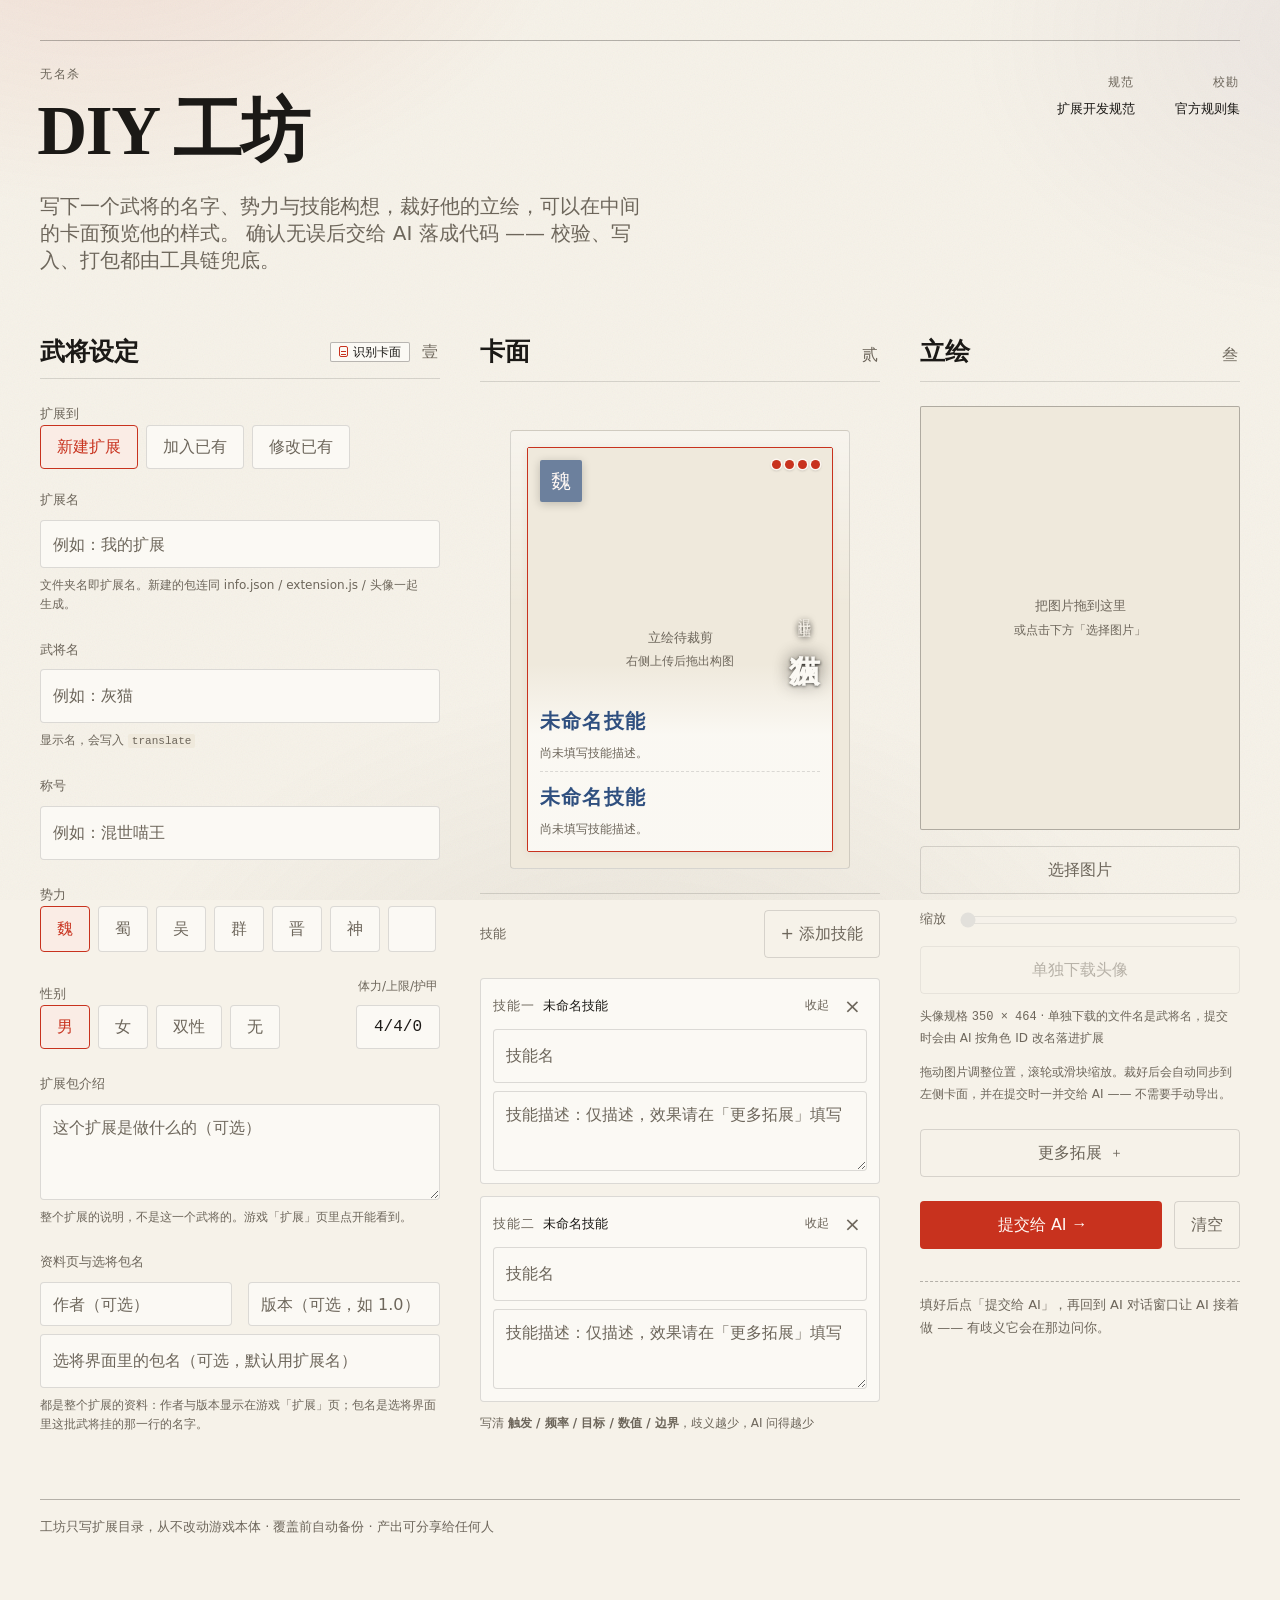
==== workshop/index.html @ 359006dc "初始提交：无名杀 DIY 武将 skill（工坊 + 脚本 + 文档）" ====
<!doctype html>
<html lang="zh-CN">
	<head>
		<meta charset="utf-8" />
		<meta name="viewport" content="width=device-width, initial-scale=1" />
		<title>无名杀 · DIY 工坊</title>
		<meta name="description" content="把一句武将构想，做成能进游戏的扩展。" />

		<!-- 字体全部走系统栈（见 styles/tokens.css 顶部说明）：不引外链，离线可用 -->

		<link rel="stylesheet" href="styles/tokens.css" />
		<link rel="stylesheet" href="styles/base.css" />
		<link rel="stylesheet" href="styles/components.css" />
	</head>

	<body class="atmosphere grain">
		<div class="page">
			<!-- ── 报头 ───────────────────────────────────────────────────── -->
			<header class="masthead reveal">
				<div class="masthead__rule" aria-hidden="true"></div>
				<div class="masthead__row">
					<div class="masthead__brand">
						<span class="masthead__mark">无名杀</span>
						<h1 class="masthead__title">DIY 工坊</h1>
					</div>
					<dl class="masthead__meta">
						<div>
							<dt>规范</dt>
							<dd>扩展开发规范</dd>
						</div>
						<div>
							<dt>校勘</dt>
							<dd>官方规则集</dd>
						</div>
					</dl>
				</div>
				<p class="masthead__lede">
					写下一个武将的名字、势力与技能构想，裁好他的立绘，可以在中间的卡面预览他的样式。
					确认无误后交给 AI 落成代码 —— 校验、写入、打包都由工具链兜底。
				</p>
			</header>

			<!-- ── 主体：设定栏 / 卡面 / 立绘裁剪 ─────────────────────────── -->
			<main class="workshop">
				<!-- 左：设定栏 -->
				<section class="composer reveal" aria-labelledby="composer-title">
					<div class="section-head">
						<h2 id="composer-title" class="section-title">武将设定</h2>
						<div class="section-head__tools">
							<button
								type="button"
								class="section-action"
								id="ci-toggle"
								aria-expanded="false"
								aria-controls="card-import"
							>识别卡面</button>
							<span class="section-index" aria-hidden="true">壹</span>
						</div>
					</div>

					<!-- 手上有做好的卡面 → 传两张图，AI 认出来自动填表单。
					     默认收起：工作台是「四周填、中间看」，这块不该杵在表单最上面。 -->
					<section class="import-box" id="card-import" aria-labelledby="import-title" hidden>
						<div class="import-box__head">
							<h3 class="import-box__title" id="import-title">已经有卡面了？上传自动填</h3>
							<p class="import-box__hint">一张卡面图，再加一张立绘原图。</p>
						</div>

						<div class="import-box__slots">
							<label class="import-slot" id="ci-slot-card">
								<input type="file" id="ci-card" accept="image/*" hidden />
								<span class="import-slot__label">卡面图</span>
								<span class="import-slot__name" id="ci-name-card">选择图片</span>
							</label>
							<label class="import-slot" id="ci-slot-art">
								<input type="file" id="ci-art" accept="image/*" hidden />
								<span class="import-slot__label">立绘原图<em class="import-slot__opt">可选</em></span>
								<span class="import-slot__name" id="ci-name-art">选择图片</span>
							</label>
						</div>

						<div class="import-box__foot">
							<button type="button" class="btn btn--primary" id="ci-start" disabled>识别卡面</button>
							<span class="import-box__status" id="ci-status" role="status"></span>
						</div>
					</section>

					<form class="form" id="hero-form" novalidate autocomplete="off">
						<fieldset class="field field--group">
							<legend class="field__label">扩展到</legend>
							<div class="choice-row" role="radiogroup" aria-label="扩展到哪个扩展">
								<label class="choice">
									<input type="radio" name="extMode" value="new" checked />
									<span>新建扩展</span>
								</label>
								<label class="choice">
									<input type="radio" name="extMode" value="existing" />
									<span>加入已有</span>
								</label>
								<label class="choice">
									<input type="radio" name="extMode" value="edit" />
									<span>修改已有</span>
								</label>
							</div>
							<div class="field field--nested">
								<label class="field__label" for="f-ext" id="ext-label">扩展名</label>
								<!-- 新建 / 加入已有 共用一个输入框；
								     加入已有时右侧长出一个「选择 zip」按钮，仍是一个框 -->
								<div class="field__control">
									<input
										class="field__input"
										id="f-ext"
										name="extName"
										type="text"
										maxlength="24"
										placeholder="例如：我的扩展"
										autocomplete="off"
									/>
									<button type="button" class="field__inline-btn" id="ext-pick" hidden>
										选择 zip
									</button>
								</div>
								<input type="file" id="f-ext-dir" accept=".zip,application/zip" class="visually-hidden" />

								<!-- 修改已有：外形和上面那个框一致，点它展开「文件夹 / 压缩包」 -->
								<div id="f-ext-existing" hidden>
									<details class="picker">
										<summary class="field__input picker__summary">选择扩展包</summary>
										<div class="picker__menu">
											<button type="button" class="picker__item" id="edit-pick-dir">
												选择文件夹（推荐手动解压后选择此项）
											</button>
											<button type="button" class="picker__item" id="edit-pick-zip">
												选择压缩包（zip）
											</button>
											<button type="button" class="picker__item" id="edit-pick-official">
												官方包（当模板，做自己的武将）
											</button>
											<button type="button" class="picker__item" id="edit-pick-workspace">
												工作区里已有的扩展（不用上传）
											</button>
										</div>
									</details>
									<input type="file" id="edit-dir-input" webkitdirectory directory multiple hidden />
									<input type="file" id="edit-zip-input" accept=".zip,application/zip" hidden />

									<!-- 官方包：包 → 武将两级 + 搜索。
									     官方武将只读、只能当模板，改完落成自己的扩展，不动游戏本体。 -->
									<div class="official" id="official-picker" hidden>
										<select class="field__input" id="official-pack" aria-label="选择官方包">
											<option value="">— 读取中 —</option>
										</select>
										<div class="official__row">
											<input
												class="field__input"
												id="official-search"
												type="text"
												placeholder="搜武将名…"
												autocomplete="off"
												aria-label="搜武将名"
											/>
											<select class="field__input" id="official-char" aria-label="选择官方武将">
												<option value="">— 先选包 —</option>
											</select>
										</div>
										<p class="field__hint">
											官方武将只当模板：改完做成你自己的扩展，游戏里那个原武将不受影响。
										</p>
									</div>

									<!-- 工作区里已有的扩展：直接读目录，不用再找 zip。
									     选中的那个目录就是「修改已有」的就地改写落点（uploadPath）。
									     样式复用 .official 那套（两个下拉 + 说明文字）。 -->
									<div class="official" id="workspace-picker" hidden>
										<select class="field__input" id="workspace-ext" aria-label="选择工作区里已有的扩展">
											<option value="">— 读取中 —</option>
										</select>
										<select class="field__input" id="workspace-char" aria-label="选择要改的武将">
											<option value="">— 先选扩展 —</option>
										</select>
										<p class="field__hint">
											直接从工作区里挑，不用再找 zip。改动由 AI 就地落盘，原文件会先备份。
										</p>
									</div>
								</div>

								<p class="field__hint" id="ext-hint">
									文件夹名即扩展名。新增的武将直接落进它里面，不必事后和旧内容合并。
								</p>
							</div>
						</fieldset>

						<div class="field">
							<label class="field__label" for="f-name" id="name-label">武将名</label>
							<input
								class="field__input"
								id="f-name"
								name="name"
								type="text"
								maxlength="12"
								placeholder="例如：灰猫"
								autocomplete="off"
							/>
							<!-- 修改已有：先选扩展，再从里面挑武将 -->
							<select class="field__input" id="f-name-existing" hidden aria-label="选择要修改的武将">
								<option value="">— 请先选择扩展 —</option>
							</select>
							<p class="field__hint" id="name-hint">显示名，会写入 <code>translate</code></p>
						</div>

						<div class="field">
							<label class="field__label" for="f-title">称号</label>
							<input
								class="field__input"
								id="f-title"
								name="title"
								type="text"
								maxlength="16"
								placeholder="例如：混世喵王"
								autocomplete="off"
							/>
						</div>

						<fieldset class="field field--group">
							<legend class="field__label">势力</legend>
							<div class="choice-row" role="radiogroup" aria-label="势力">
								<label class="choice">
									<input type="radio" name="group" value="wei" checked />
									<span>魏</span>
								</label>
								<label class="choice">
									<input type="radio" name="group" value="shu" />
									<span>蜀</span>
								</label>
								<label class="choice">
									<input type="radio" name="group" value="wu" />
									<span>吴</span>
								</label>
								<label class="choice">
									<input type="radio" name="group" value="qun" />
									<span>群</span>
								</label>
								<label class="choice">
									<input type="radio" name="group" value="jin" />
									<span>晋</span>
								</label>
								<label class="choice">
									<input type="radio" name="group" value="shen" />
									<span>神</span>
								</label>
								<!-- 自定义势力：与其它按钮同尺寸的空白框，点进去直接打字 -->
								<div class="choice choice--custom" title="自定义势力：直接在这里输入">
									<input
										type="text"
										class="choice__input"
										id="f-group-custom"
										aria-label="自定义势力"
										autocomplete="off"
									/>
								</div>
							</div>
						</fieldset>

						<div class="field-row">
							<fieldset class="field field--group">
								<legend class="field__label">性别</legend>
								<div class="choice-row" role="radiogroup" aria-label="性别">
									<label class="choice">
										<input type="radio" name="sex" value="male" checked />
										<span>男</span>
									</label>
									<label class="choice">
										<input type="radio" name="sex" value="female" />
										<span>女</span>
									</label>
									<label class="choice">
										<input type="radio" name="sex" value="double" />
										<span>双性</span>
									</label>
									<label class="choice">
										<input type="radio" name="sex" value="none" />
										<span>无</span>
									</label>
									<!-- 就这四个：官方编辑器里性别只有 男/女/双性/无
									     （引擎按 hasSex() 判定，别的值等于「不男不女」，
									     所以这里不给自定义输入框） -->
								</div>
							</fieldset>

							<div class="field field--hp">
								<label class="field__label" for="f-hp" title="依次是体力 / 体力上限 / 护甲">体力/上限/护甲</label>
								<input
									class="field__input field__input--num"
									id="f-hp"
									name="hp"
									type="text"
									value="4/4/0"
									autocomplete="off"
									spellcheck="false"
									title="依次是体力 / 体力上限 / 护甲，如 4/6/2；护甲不填就是 0。斜杠删不掉，删它前面的数字就行"
								/>
							</div>
						</div>

						<!-- 扩展包介绍：写进 info.json 的 intro。它是**整包**级说明，
						     不是这一个武将的 —— 所以 hint 里必须讲明白，
						     免得用户以为填的是「这个武将的介绍」 -->
						<div class="field">
							<label
								class="field__label"
								for="f-intro"
								title="写进那个扩展 info.json 的 intro；支持简单的 HTML 标签，比如 <b>粗体</b>"
								>扩展包介绍</label
							>
							<textarea
								class="field__input field__input--area"
								id="f-intro"
								name="intro"
								rows="2"
								placeholder="这个扩展是做什么的（可选）"
							></textarea>
							<p class="field__hint">整个扩展的说明，不是这一个武将的。游戏「扩展」页里点开能看到。</p>
						</div>

						<!-- 资料页四字段 + 选将包名：都是 info.json / 翻译表的纯 KV。
						     全部可选，空值不进 payload（同 intro：别把已有扩展的资料清掉）。 -->
						<div class="field">
							<span class="field__label">资料页与选将包名</span>
							<div class="field-row field-row--half">
								<input class="field__input" id="f-author" name="author" type="text" maxLength="24" placeholder="作者（可选）" aria-label="作者" autocomplete="off" />
								<input class="field__input" id="f-version" name="version" type="text" maxLength="16" placeholder="版本（可选，如 1.0）" aria-label="版本" autocomplete="off" />
							</div>
							<input class="field__input" id="f-packname" name="packDisplayName" type="text" maxLength="20" placeholder="选将界面里的包名（可选，默认用扩展名）" aria-label="选将包名" autocomplete="off" />
							<p class="field__hint">都是整个扩展的资料：作者与版本显示在游戏「扩展」页；包名是选将界面里这批武将挂的那一行的名字。</p>
						</div>

						
					</form>
				</section>

				<!-- 中：卡面 -->
				<section class="stage reveal" aria-labelledby="stage-title">
					<div class="section-head">
						<h2 id="stage-title" class="section-title">卡面</h2>
						<span class="section-index" aria-hidden="true">贰</span>
					</div>

					<article class="hero-card" id="hero-card" data-group="wei" aria-live="polite">
						<div class="hero-card__inner">
							<span class="hero-card__group" id="card-group">魏</span>

							<div class="hero-card__pips" id="card-pips" role="img" aria-label="体力 4"></div>

							<div class="hero-card__art" id="card-art">
								<canvas class="hero-card__art-canvas" id="card-art-canvas" aria-hidden="true"></canvas>
								<p class="hero-card__art-empty" id="card-art-empty">
									立绘待裁剪<br /><span>右侧上传后拖出构图</span>
								</p>
							</div>

							<div class="hero-card__column">
								<span class="hero-card__title" id="card-title">混世喵王</span>
								<h3 class="hero-card__name" id="card-name">灰猫</h3>
							</div>

							<div class="hero-card__skills" id="card-skills"></div>
						</div>
					</article>

					<!-- 技能设定：放在卡面下方，左栏因此保持紧凑 -->
					<div class="skills-panel">
						<div class="skills-head">
							<span class="field__label">技能</span>
							<button type="button" class="btn btn--ghost btn--tight" id="add-skill">
								+ 添加技能
							</button>
						</div>
						<div class="skill-list" id="skill-list"></div>
						<p class="field__hint">
							写清 <strong>触发 / 频率 / 目标 / 数值 / 边界</strong>，歧义越少，AI 问得越少
						</p>
					</div>
				</section>

				<!-- 右：立绘裁剪 -->
				<section class="crop-col reveal" aria-labelledby="crop-title">
					<div class="section-head">
						<h2 id="crop-title" class="section-title">立绘</h2>
						<span class="section-index" aria-hidden="true">叁</span>
					</div>

					<div class="cropper" id="cropper">
						<div class="cropper__viewport" id="cropper-viewport" aria-label="立绘裁剪区">
							<img class="cropper__image" id="cropper-image" alt="待裁剪的立绘" hidden />
							<p class="cropper__empty" id="cropper-empty">
								把图片拖到这里<br /><span>或点击下方「选择图片」</span>
							</p>
							<div class="cropper__grid" aria-hidden="true"></div>
							<div class="cropper__edge" aria-hidden="true"></div>
						</div>

						<div class="cropper__panel">
							<input type="file" id="cropper-file" accept="image/*" class="visually-hidden" />
							<button type="button" class="btn btn--ghost" id="cropper-pick">选择图片</button>

							<div class="cropper__control">
								<label class="cropper__control-label" for="cropper-zoom">缩放</label>
								<input
									class="cropper__range"
									id="cropper-zoom"
									type="range"
									min="1"
									max="4"
									step="0.01"
									value="1"
									disabled
								/>
							</div>

							<button type="button" class="btn btn--ghost" id="cropper-export" disabled>
								单独下载头像
							</button>

							<p class="cropper__spec">头像规格 <code>350 × 464</code> · 单独下载的文件名是武将名，提交时会由 AI 按角色 ID 改名落进扩展</p>
							<p class="cropper__hint">
								拖动图片调整位置，滚轮或滑块缩放。裁好后会自动同步到左侧卡面，并在提交时一并交给 AI —— 不需要手动导出。
							</p>


<!-- 更多拓展：展开页面最下面那一步（肆）。按钮在右侧栏底部，
							     展开后落在整页最后 —— 首屏不动，要深入的人自己往下走。 -->
							<button
								type="button"
								class="btn btn--ghost more-toggle"
								id="more-toggle"
								aria-expanded="false"
								aria-controls="more-panel"
							>
								<span class="more-toggle__label">更多拓展</span>
								<span class="more-toggle__mark" aria-hidden="true">＋</span>
							</button>
						</div>
								<div class="form__actions">
									<button class="btn btn--primary" type="submit" id="btn-handoff" form="hero-form">
									提交给 AI
									<span class="btn__mark" aria-hidden="true">→</span>
								</button>
									<button class="btn btn--ghost" type="reset" form="hero-form">清空</button>
								</div>
								<p class="form__status" id="form-status" role="status">
									填好后点「提交给 AI」，再回到 AI 对话窗口让 AI 接着做 —— 有歧义它会在那边问你。
								</p>
					</div>
				</section>

				<!-- 肆：更多拓展（默认收起）────────────────────────────────────
				     台词与配音从「技能」卡里搬到这里，技能名与数量跟上面同步；
				     再加阵亡台词、皮肤与多形态。都是可选项，不填就不生成。
				     版式沿用全站的宣纸令牌，小节用细线与带字距的小字编号分隔。 -->
				<section class="more reveal" id="more-panel" hidden aria-labelledby="more-title">
					<div class="section-head">
						<h2 id="more-title" class="section-title">更多拓展</h2>
						<span class="section-index" aria-hidden="true">肆</span>
					</div>
					<p class="more__lede">
						台词、阵亡台词、皮肤形态都在这里写。不填也能做，填了武将更完整。
					</p>

												<div class="more-grid">
					<div class="more-col more-col--fill">
						<div class="more-block">
																		<p class="more-block__label"><span class="more-block__num">其一</span>皮肤与多形态</p>
																		<div class="skin-list" id="skin-list"></div>
																		<button type="button" class="btn btn--ghost btn--tight" id="add-skin">
																			＋ 添加形态
																		</button>
																		<p class="field__hint">
																			同一武将的换装或变身形态。图片会自动裁成 <code>350 × 464</code>；
																			想精细构图，点卡片的「调整」拖拽、滚轮缩放。给形态填了「变身名」，AI 就会把它做成
																			<b>技能可变身</b>的形态（发动相应技能时牌上名字跟着变）——
																			变身时机写在对应技能的「补充说明」里，AI 照它来写；
																			不填则只是玩家可手选的皮肤。
																		</p>
																	</div>

						<div class="more-block">
																		<p class="more-block__label"><span class="more-block__num">其二</span>武将列传</p>
																		<textarea
																			class="field__input field__input--area"
																			id="f-intro-bio"
																			name="characterIntro"
																			rows="4"
																			maxLength="1000"
																			placeholder="这个武将的生平（可选）：点开武将详情页时显示的那段文字。可以让 AI 帮你写。"
																			aria-label="武将列传"
																		></textarea>
																		<p class="field__hint">
																			每个武将一小篇几百字的生平。留空提交后可在对话里说「给XX写个列传」，AI 会按史实写好再落盘。
																		</p>
																	</div>
					</div>

					<div class="more-col more-col--fill">
						<div class="more-block">
																		<p class="more-block__label"><span class="more-block__num">其三</span>技能台词与配音</p>
																		<div class="more-skills" id="more-skills"></div>
																	</div>


					</div>

					<div class="more-col">
						<div class="more-block">
																		<p class="more-block__label"><span class="more-block__num">其四</span>宗族</p>
																		<input
																			class="field__input"
																			id="f-clan"
																			name="clan"
																			type="text"
																			maxLength="16"
																			placeholder="宗族名（可选，如：吴郡陆氏）"
																			aria-label="宗族名"
																		/>
																		<p class="field__hint">
																			宗族本身不带机制，是给宗族技判断「同宗」用的。勾了「宗族技」记得填这里。
																		</p>
																	</div>

						<div class="more-block">
																		<p class="more-block__label"><span class="more-block__num">其五</span>阵亡台词</p>
																		<label class="visually-hidden" for="f-die">阵亡台词</label>
																		<textarea
																			class="field__input field__input--area"
																			id="f-die"
																			name="dieLines"
																			rows="2"
																			placeholder="阵亡时念的话，一行一句（可选）"
																		></textarea>
																		<p class="field__hint">玩家点开武将介绍时，能在「阵亡台词」里看到这些话。</p>
																	</div>

																							<div class="more-block">
																		<p class="more-block__label"><span class="more-block__num">其六</span>国战</p>
																		<div class="gz-row">
																			<label class="gz-field">
																				<span class="gz-field__label">国战归属</span>
																				<select id="f-gz-group" class="field__input">
																					<option value="">不指定</option>
																					<option value="wei">魏</option>
																					<option value="shu">蜀</option>
																					<option value="wu">吴</option>
																					<option value="qun">群</option>
																					<option value="jin">晋</option>
																				</select>
																			</label>
																			<div class="gz-field">
																				<span class="gz-field__label">多势力（亮势力时挑一个）</span>
																				<div class="gz-groups" id="gz-groups">
																					<label class="gz-check"><input type="checkbox" value="wei" />魏</label>
																					<label class="gz-check"><input type="checkbox" value="shu" />蜀</label>
																					<label class="gz-check"><input type="checkbox" value="wu" />吴</label>
																					<label class="gz-check"><input type="checkbox" value="qun" />群</label>
																					<label class="gz-check"><input type="checkbox" value="jin" />晋</label>
																				</div>
																			</div>
																		</div>
																		<p class="field__hint">
																			平时势力不动，这里只管国战。神武将、自定义势力在国战里没有对应的势力，
																			才需要指定归属；多势力是亮势力时可以挑一个。选「晋」要玩家那边有带晋势力的玩法（如江山如故）。
																		</p>
																	</div>
															<div class="more-foot">
																		<button type="button" class="btn btn--ghost btn--back" id="more-back">返回</button>
																	</div>
					</div>
				</div>

				</section>
			</main>

			<!-- 形态裁剪弹窗：点形态卡片的「调整」在网页中央弹出，交互照抄右侧立绘裁剪器
			     （拖拽移动 + 滚轮缩放 + 缩放滑杆）。状态独立，不碰右侧立绘裁剪器。 -->
			<div class="skin-crop-modal" id="skin-crop-modal" hidden>
				<div class="skin-crop-modal__backdrop" id="skin-crop-backdrop"></div>
				<div class="skin-crop-modal__panel" role="dialog" aria-label="调整形态构图">
					<div class="skin-crop-modal__head">
						<span class="skin-crop-modal__title">调整形态构图</span>
						<button type="button" class="btn btn--ghost btn--tight" id="skin-crop-close">关闭</button>
					</div>
					<div class="cropper__viewport" id="skin-crop-viewport" aria-label="形态裁剪区">
						<img class="cropper__image" id="skin-crop-image" alt="待裁剪的形态" hidden />
						<p class="cropper__empty" id="skin-crop-empty">正在载入图片…</p>
					</div>
					<div class="skin-crop-modal__foot">
						<label class="skin-crop-modal__zoom-label" for="skin-crop-zoom">缩放</label>
						<input type="range" class="skin-crop-modal__zoom" id="skin-crop-zoom" min="1" max="4" step="0.01" value="1" />
						<span class="skin-crop-modal__grow"></span>
						<button type="button" class="btn btn--ghost" id="skin-crop-cancel">取消</button>
						<button type="button" class="btn btn--primary" id="skin-crop-save">确定</button>
					</div>
				</div>
			</div>

			<footer class="colophon reveal">
				<div class="colophon__rule" aria-hidden="true"></div>
				<p class="colophon__line">
					工坊只写扩展目录，从不改动游戏本体 · 覆盖前自动备份 · 产出可分享给任何人
				</p>
			</footer>
		</div>

		<script src="scripts/main.js"></script>
	</body>
</html>
---- workshop/styles/tokens.css ----
/* ============================================================================
 * 无名杀 · DIY 工坊 —— 设计令牌
 * 方向：杂志编辑 / 东方典籍现代主义
 *
 * 规则：所有颜色、字阶、间距、圆角、阴影、动效时长都必须从这里取，
 *       组件样式里禁止硬编码色值或裸数值。
 * ==========================================================================*/

:root {
	/* ── 色彩：宣纸、墨、朱砂 ──────────────────────────────────────────────
	 * 主题为主动选择的「宣纸亮色」，不是默认白底；墨与纸都带暖调，
	 * 避开纯 #000 / #fff 的廉价对比。全站唯一强调色是朱砂，只给关键动作。 */
	--color-bg: #f6f2e9;
	--color-surface: #fbf9f4;
	--color-surface-sunken: #efe9dc;
	--color-ink: #1b1916;
	--color-muted: #6d665b;
	--color-accent: #c8321e;
	--color-accent-deep: #a32614;
	--color-on-accent: #fff8f4;
	--color-border: rgba(27, 25, 22, 0.14);
	--color-border-strong: rgba(27, 25, 22, 0.3);

	/* 势力色（用于卡面标识，不作装饰用途） */
	--group-wei: #2f4f7f;
	--group-shu: #8c2f2a;
	--group-wu: #2c6b4f;
	--group-qun: #6b6353;
	--group-jin: #6a4a7a;
	--group-shen: #a8761f;
	--group-none: #8a8278;

	/* ── 字体 ──────────────────────────────────────────────────────────────
	 * **全部走系统字体栈，不引外链字体**：这是本地工具，要能离线用，
	 * 也不该把页面渲染押在对第三方 CDN 的连通性上（中文网络环境尤其如此）。
	 * 中文衬线取系统自带的（Noto Serif CJK / 宋体等），不下几 MB 中文字体；
	 * 拉丁展示字退到系统衬线，等宽退到系统 mono 栈。 */
	--font-display: "LXGW WenKai", "霞鹜文楷", "Noto Serif CJK SC", "Source Han Serif SC", "Songti SC", "SimSun", Georgia, serif;
	--font-display-latin: Georgia, "Times New Roman", "Noto Serif CJK SC", "Songti SC", serif;
	--font-body: "Noto Sans CJK SC", "Source Han Sans SC", "PingFang SC", "Microsoft YaHei", system-ui, -apple-system, sans-serif;
	--font-mono: ui-monospace, "SFMono-Regular", Menlo, Consolas, "Liberation Mono", monospace;

	/* 字阶：模块化 1.25，全站只用这些值 */
	--text-xs: 12px;
	--text-sm: 13px;
	--text-base: 16px;
	--text-lg: 20px;
	--text-xl: 25px;
	--text-2xl: 31px;
	--text-3xl: 39px;
	--text-display: clamp(38px, 5.4vw, 76px);

	/* 行高 */
	--leading-tight: 1.08;
	--leading-snug: 1.35;
	--leading-normal: 1.75;

	/* 字距 */
	--tracking-display: -0.02em;
	--tracking-wide: 0.14em;

	/* ── 间距：4 / 8 / 12 / 16 / 24 / 40 / 64 / 96 ───────────────────────── */
	--space-1: 4px;
	--space-2: 8px;
	--space-3: 12px;
	--space-4: 16px;
	--space-5: 24px;
	--space-6: 40px;
	--space-7: 64px;
	--space-8: 96px;

	/* ── 圆角：典籍感取小值，刻意不用大圆角 ─────────────────────────────── */
	--radius-sm: 2px;
	--radius-md: 4px;
	--radius-lg: 8px;
	--radius-pill: 999px;

	/* ── 阴影：三级高度，阴影带暖色而非纯黑 ─────────────────────────────── */
	--shadow-1: 0 2px 8px rgba(72, 52, 32, 0.06);
	--shadow-2: 0 8px 28px rgba(72, 52, 32, 0.1);
	--shadow-3: 0 24px 64px rgba(72, 52, 32, 0.16);

	/* ── 动效 ──────────────────────────────────────────────────────────── */
	--ease-out: cubic-bezier(0.16, 1, 0.3, 1);
	--ease-in-out: cubic-bezier(0.4, 0, 0.2, 1);
	--dur-fast: 160ms;
	--dur-base: 320ms;
	--dur-slow: 640ms;

	/* ── 版式常量 ──────────────────────────────────────────────────────── */
	--measure: 68ch;
	--rail-width: 400px;
	--frame-max: 1440px;
}
---- workshop/styles/base.css ----
/* ============================================================================
 * 基础层：重置、排版骨架、氛围、焦点、动效降级
 * ==========================================================================*/

*,
*::before,
*::after {
	box-sizing: border-box;
}

/* [hidden] 的 display:none 会被任何显式 display 覆盖
 * （.btn 的 inline-flex、.cropper__empty 的 grid……），这里统一兜底。
 * 这个问题先后在裁剪器空态、扩展文件夹按钮上各出现过一次，此处一并修正。 */
[hidden] {
	display: none !important;
}

html {
	-webkit-text-size-adjust: 100%;
}

body {
	margin: 0;
	background: var(--color-bg);
	color: var(--color-ink);
	font-family: var(--font-body);
	font-size: var(--text-base);
	line-height: var(--leading-normal);
	-webkit-font-smoothing: antialiased;
	text-rendering: optimizeLegibility;
	overflow-x: hidden;
}

h1,
h2,
h3,
h4 {
	margin: 0;
	font-family: var(--font-display);
	font-weight: 600;
	line-height: var(--leading-tight);
	letter-spacing: var(--tracking-display);
	text-wrap: pretty;
}

p {
	margin: 0;
	max-width: var(--measure);
	text-wrap: pretty;
}

button,
input,
select,
textarea {
	font: inherit;
	color: inherit;
}

/* 按钮不是正文：禁止内部文字被选中。
 * 否则快速连点会把按钮上的字选成蓝色高亮 —— 技能卡头部的「收起」最容易中招。 */
button,
[role="button"],
label,
select,
input[type="checkbox"],
input[type="radio"] {
	user-select: none;
	-webkit-user-select: none;
}

/* 反向：输入控件必须能选中文字。
 * 上面那条的 user-select 会向下继承，把「自定义势力」那个输入框也锁死。
 * 注意范围：只豁免文本类输入（text/textarea）—— 勾选框、单选、下拉
 * 属于「点击型控件」，双击/拖拽会把标签文字选蓝，必须保持不可选中。 */
input[type="text"],
input[type="url"],
textarea {
	user-select: text;
	-webkit-user-select: text;
}

/* ── 键盘可达：焦点圈必须可见（2px 描边 + 2px 偏移） ───────────────────── */
:focus-visible {
	outline: 2px solid var(--color-accent);
	outline-offset: 2px;
	border-radius: var(--radius-sm);
}

::selection {
	background: var(--color-accent);
	color: var(--color-on-accent);
}

/* ── 氛围层：淡朱砂晕染 + 纸纹噪点 ──────────────────────────────────────
 * 两层都固定在视口、pointer-events: none，不参与交互也不影响排版。 */
.atmosphere::before {
	content: "";
	position: fixed;
	inset: 0;
	pointer-events: none;
	z-index: 0;
	background:
		radial-gradient(48rem 32rem at 8% -12%, rgba(200, 50, 30, 0.1), transparent 62%),
		radial-gradient(40rem 30rem at 104% 4%, rgba(106, 74, 122, 0.07), transparent 58%),
		radial-gradient(56rem 40rem at 50% 118%, rgba(60, 45, 30, 0.08), transparent 60%);
}

.grain::after {
	content: "";
	position: fixed;
	inset: 0;
	pointer-events: none;
	z-index: 1;
	opacity: 0.055;
	mix-blend-mode: multiply;
	background-image: url("data:image/svg+xml,%3Csvg xmlns='http://www.w3.org/2000/svg' width='140' height='140'%3E%3Cfilter id='n'%3E%3CfeTurbulence type='fractalNoise' baseFrequency='.82' numOctaves='3'/%3E%3C/filter%3E%3Crect width='100%25' height='100%25' filter='url(%23n)'/%3E%3C/svg%3E");
}

/* 内容层压在氛围层之上 */
.page {
	position: relative;
	z-index: 2;
}

/* ── 入场序列：一次编排，4 组错峰 80ms ────────────────────────────────── */
.reveal {
	opacity: 0;
	transform: translateY(18px);
}

.reveal.is-in {
	opacity: 1;
	transform: none;
	transition:
		opacity var(--dur-slow) var(--ease-out),
		transform var(--dur-slow) var(--ease-out);
}

.reveal:nth-child(1) {
	transition-delay: 0ms;
}

.reveal:nth-child(2) {
	transition-delay: 80ms;
}

.reveal:nth-child(3) {
	transition-delay: 160ms;
}

.reveal:nth-child(4) {
	transition-delay: 240ms;
}

/* ── 动效降级：用户在系统里关掉动效时，一切立即到位 ──────────────────── */
@media (prefers-reduced-motion: reduce) {
	*,
	*::before,
	*::after {
		animation-duration: 0.01ms !important;
		animation-iteration-count: 1 !important;
		transition-duration: 0.01ms !important;
		scroll-behavior: auto !important;
	}

	.reveal {
		opacity: 1;
		transform: none;
	}
}

/* ── 无障碍工具类 ────────────────────────────────────────────────────── */
.visually-hidden {
	position: absolute;
	width: 1px;
	height: 1px;
	margin: -1px;
	padding: 0;
	overflow: hidden;
	clip: rect(0 0 0 0);
	white-space: nowrap;
	border: 0;
}
---- workshop/styles/components.css ----
/* ============================================================================
 * 组件层：报头、设定栏、卡面、立绘裁剪
 * 所有色值/间距/时长一律取 tokens.css 的变量，不硬编码。
 * ==========================================================================*/

.page {
	max-width: var(--frame-max);
	margin: 0 auto;
	padding: var(--space-6) var(--space-6) var(--space-7);
}

/* ── 报头 ────────────────────────────────────────────────────────────── */
.masthead {
	margin-bottom: var(--space-7);
}

.masthead__rule,
.colophon__rule {
	height: 1px;
	background: var(--color-border-strong);
}

.masthead__row {
	display: flex;
	align-items: flex-start;
	justify-content: space-between;
	gap: var(--space-6);
	padding-top: var(--space-5);
}

.masthead__mark {
	display: block;
	font-family: var(--font-mono);
	font-size: var(--text-xs);
	letter-spacing: var(--tracking-wide);
	text-transform: uppercase;
	color: var(--color-muted);
	margin-bottom: var(--space-2);
}

.masthead__title {
	font-size: var(--text-display);
	font-weight: 600;
	letter-spacing: var(--tracking-display);
	margin-left: -0.04em;
}

.masthead__meta {
	display: flex;
	gap: var(--space-6);
	margin: 0;
	padding-top: var(--space-2);
	text-align: right;
}

.masthead__meta dt {
	font-family: var(--font-mono);
	font-size: var(--text-xs);
	letter-spacing: var(--tracking-wide);
	color: var(--color-muted);
}

.masthead__meta dd {
	margin: var(--space-1) 0 0;
	font-size: var(--text-sm);
	color: var(--color-ink);
}

.masthead__lede {
	margin-top: var(--space-5);
	font-size: var(--text-lg);
	line-height: var(--leading-snug);
	color: var(--color-muted);
	max-width: 48ch;
}

/* ── 主体三栏：设定 / 卡面 / 立绘 ─────────────────────────────────────── */
.workshop {
	display: grid;
	grid-template-columns: var(--rail-width) minmax(300px, 1fr) minmax(280px, 320px);
	gap: var(--space-6);
	align-items: start;
}

.section-head {
	display: flex;
	align-items: baseline;
	justify-content: space-between;
	gap: var(--space-4);
	padding-bottom: var(--space-3);
	border-bottom: 1px solid var(--color-border);
	margin-bottom: var(--space-5);
}

.section-title {
	font-size: var(--text-xl);
	font-weight: 600;
}

.section-index {
	font-family: var(--font-display);
	font-size: var(--text-base);
	color: var(--color-muted);
	letter-spacing: var(--tracking-wide);
}

/* ── 设定栏表单 ──────────────────────────────────────────────────────── */
.form {
	display: flex;
	flex-direction: column;
	gap: var(--space-5);
}

.field {
	display: flex;
	flex-direction: column;
	gap: var(--space-2);
	min-width: 0;
}

.field--group {
	border: 0;
	padding: 0;
	margin: 0;
}

.field-row {
	display: grid;
	grid-template-columns: 1fr auto;
	gap: var(--space-4);
	/* 底部对齐：让两列的控件（性别按钮 / 体力输入框）落在同一条线上，
	 * 而不是被 legend 与 label 的高度差带偏。 */
	align-items: end;
}

/* 统一控件高度，底部对齐后才会真正齐平 */
.field-row .choice,
.field-row .field__input {
	height: 44px;
	min-height: 44px;
}

/* 两列等宽变体：资料页的作者/版本、网盘/论坛这一类纯 KV 对 */
.field-row--half {
	grid-template-columns: 1fr 1fr;
}

/* fieldset 的 legend 默认带内边距与浮动行为，这里统一成普通标签 */
.field--group > legend {
	display: block;
	float: none;
	width: 100%;
	padding: 0;
	margin: 0;
}

.field__label {
	font-size: var(--text-sm);
	font-weight: 500;
	color: var(--color-muted);
	padding: 0;
}

.field__input {
	width: 100%;
	padding: var(--space-3) var(--space-3);
	background: var(--color-surface);
	border: 1px solid var(--color-border);
	border-radius: var(--radius-md);
	color: var(--color-ink);
	font-family: var(--font-body);
	font-size: var(--text-base);
	transition:
		border-color var(--dur-fast) var(--ease-out),
		box-shadow var(--dur-fast) var(--ease-out),
		background var(--dur-fast) var(--ease-out);
}

.field__input::placeholder {
	color: var(--color-muted);
}

.field__input:hover {
	border-color: var(--color-border-strong);
}

.field__input:focus {
	outline: none;
	border-color: var(--color-accent);
	box-shadow: 0 0 0 3px rgba(200, 50, 30, 0.12);
}

.field__input--num {
	width: 84px;
	font-family: var(--font-mono);
	font-variant-numeric: tabular-nums;
	text-align: center;
}

/* 体力：标签与框内文字都居中，两者在同一条中线上（输入框是定宽窄框，
 * 左对齐的标签会显得跟内容错开）。
 * 标签是「体力/上限/护甲」三段，字号收小一档才放得下一行 —— 放不下就会
 * 撑宽右列，把性别的第 4 个按钮挤到第二行（2026-10-10 已发生过）。 */
.field--hp .field__label {
	text-align: center;
	font-size: var(--text-xs);
	white-space: nowrap;
}

.field__input--area {
	resize: vertical;
	min-height: 96px;
	line-height: var(--leading-snug);
}

/* 技能卡里的「技能描述」框：比通用文本框矮一档。
 * 用独立的修饰类而不改 .field__input--area —— 那个类左栏的
 * 「扩展包介绍」也在用，全局改会连带动左栏高度、把底对齐算错。
 *
 * 80px 是算出来的：展开卡 = 126 + 描述框高，两张默认展开卡加间距
 * 要刚好塞进 .skill-list 的 429px（见下），
 *   2 × (126 + 80) + 12 = 424 ≤ 429，留 5px 免得抖动出一根滚动条。 */
.field__input--skill-desc {
	min-height: 80px;
}

/* 台词框：一行一句，矮一点、行距紧一点 ——
   技能卡里放进两个标准高度的框会被撑得很难看 */
.field__input--lines {
	min-height: 56px;
	line-height: 1.5;
}

/* ── 技能配音 ────────────────────────────────────────────────────────
   一行标签 + 若干「文件片」。音频按顺序对应第 1 句、第 2 句台词，
   所以片子里要把序号写出来。 */
.skill-audio {
	margin-top: var(--space-1);
	padding-top: var(--space-1);
	border-top: 0.5px dashed var(--color-border-tertiary, rgba(0, 0, 0, 0.15));
}

.skill-audio__head {
	display: flex;
	align-items: center;
	gap: 8px;
	flex-wrap: wrap;
}

.skill-audio__label {
	font-size: var(--text-xs);
	color: var(--color-muted);
}

.skill-audio__hint {
	font-size: var(--text-xs);
	color: var(--color-muted);
}

.skill-audio__list {
	display: flex;
	flex-wrap: wrap;
	gap: 6px;
	margin-top: 6px;
}

.audio-chip {
	display: inline-flex;
	align-items: center;
	gap: 6px;
	padding: 3px 8px;
	border: 0.5px solid var(--color-border-tertiary, rgba(0, 0, 0, 0.15));
	border-radius: 999px;
	background: var(--color-surface-sunken);
	font-size: var(--text-xs);
}

.audio-chip__index {
	color: var(--color-muted);
	white-space: nowrap;
}

.audio-chip__name {
	max-width: 170px;
	overflow: hidden;
	text-overflow: ellipsis;
	white-space: nowrap;
}

.audio-chip__size {
	color: var(--color-muted);
	white-space: nowrap;
}

.audio-chip__btn {
	border: 0;
	background: transparent;
	padding: 0 2px;
	font-size: var(--text-xs);
	color: var(--color-muted);
	cursor: pointer;
}

.audio-chip__btn:hover {
	color: var(--color-ink);
}

.audio-chip__btn--del {
	font-size: 14px;
	line-height: 1;
}

/* 上移 / 下移：顺序即「第几句」。首末项禁用时压暗，别让人以为点了没反应。 */
.audio-chip__btn--move {
	font-size: 12px;
	line-height: 1;
}

.audio-chip__btn--move:disabled {
	opacity: 0.3;
	cursor: default;
}

/* ── 更多拓展（肆） ────────────────────────────────────────────────────
   版式语言沿用全站令牌：宣纸底、墨字、细线。小节之间**只用细线和
   带字距的小字编号**分隔，不用卡片框、不用阴影、不用强调色 ——
   参照 Kenya Hara（MUJI）那一路的编辑式极简：留白承担结构。
   动效压到最低：只淡入 + 位移 6px，并尊重 reduced-motion。 */
.more {
	/* 独占一整行：上面是三栏布局，第四步是「换一章」。
	 * 内部再分两列（与上面版式呼应），不留大空白。 */
	grid-column: 1 / -1;
	margin-top: var(--space-8);
	padding-top: var(--space-7);
	border-top: 1px solid var(--color-border);
}

/* 第四步内部三列，按小节编号两两一组 —— 其一其二 ｜ 其三其四 ｜ 其五其六。
 * 为什么不按「高度就近」硬凑：那样会把「皮肤」单独塞进一列，
 * 没加形态时那列只剩一个按钮和一行说明，底下空掉一大片（量出来空 624px）。
 * 按编号分组则每列都是两节，读起来顺、高度也不会一边倒。
 *
 * 宽度 6 : 6 : 4 —— 左中两列要宽：
 *  · 其一「技能台词与配音」控件最密（台词 / 配音 / 七个类型勾选 / 补充说明），
 *    而它的高度被 .more-skills 的 480px 上限锁死，加宽不增高、纯赚可读性；
 *  · 其三「皮肤与多形态」要 ≥460px 才排得下 3 张卡（低于这个数掉到 2 张，
 *    块高直接翻倍），480px 留了余量。
 * 末列只放输入框 + 长提示，窄一点反而把高度填满。 */
.more-grid {
	display: grid;
	grid-template-columns: minmax(0, 6fr) minmax(0, 6fr) minmax(0, 4fr);
	gap: var(--space-7) var(--space-6);
	/* 三列等高：stretch 让短列跟着最长那列走，
	 * 中间技能栏才能拉到底、与右列的「返回」按钮对齐。 */
	align-items: stretch;
}

.more-col {
	min-width: 0;
	display: flex;
	flex-direction: column;
}

/* 标了 --fill 的列：让最后一块把整列撑满到底（与右列「返回」按钮底部齐平）。
 * 中间列只有「其一 技能台词」一块，它就是 last-child；
 * 左列的最后一块是「其二 阵亡台词」。
 * flex-basis 用 0 而不是 auto：auto 会拿内容高度当基准，内容一多就把列撑高，
 * 滚动就失效了；0 + min-height:0 让高度只由「最长的那列」决定，内容超出走内部滚动。 */
.more-col--fill > .more-block:last-child {
	flex: 1 1 auto;
	min-height: 0;
	display: flex;
	flex-direction: column;
}

/* 撑满块里的技能列表跟着拉伸，最后一张技能卡吃掉剩余高度 ——
 * 卡片有可见边框，所以「框延伸到列底」是看得见的。
 * 同时去掉 more-skills 自己的 480px 限高：列已经等高，内部不再单独限。 */
.more-col--fill > .more-block:last-child > .more-skills {
	flex: 1 1 auto;
	min-height: 0;
	/* 最多放约两张技能卡（实测两张展开约 877px），再多就内部滚动，
	 * 不把整列越撑越高 */
	max-height: 880px;
	overflow-y: auto;
	display: flex;
	flex-direction: column;
}

/* 卡片默认可压缩：1~2 张时被列高约束，正好填满、不滚动 */
.more-col--fill > .more-block:last-child > .more-skills > .more-skill {
	flex-shrink: 1;
}

/* 3 张及以上：卡片不再压缩，保持原高，交给容器滚动 */
.more-col--fill > .more-block:last-child > .more-skills:has(> .more-skill:nth-child(3)) > .more-skill {
	flex-shrink: 0;
}

/* 只有 1~2 张时，最后一张填满剩余高度（对齐返回按钮） */
.more-col--fill > .more-block:last-child > .more-skills > .more-skill:last-child {
	flex: 1 1 auto;
	min-height: 0;
}

/* 3 张及以上：最后一张不再拉伸，交给容器滚动 */
.more-col--fill > .more-block:last-child > .more-skills:has(> .more-skill:nth-child(3)) > .more-skill:last-child {
	flex: none;
}

/* 只让「直接子元素」的多行输入框撑满（现在就是左列的武将列传），
 * 不用后代选择器 —— 否则会把技能卡里的「补充说明」也撑高，
 * 2 张技能的自然高度就超过列高，出现不该有的滚动。 */
.more-col--fill > .more-block:last-child > .field__input--area {
	flex: 1 1 auto;
	min-height: 0;
}

.more:not([hidden]) {
	animation: more-in var(--dur-slow) var(--ease-out) both;
}

@keyframes more-in {
	from {
		opacity: 0;
		transform: translateY(6px);
	}
	to {
		opacity: 1;
		transform: none;
	}
}

@media (prefers-reduced-motion: reduce) {
	.more:not([hidden]) {
		animation: none;
	}
}

.more__lede {
	max-width: var(--measure);
	margin: var(--space-3) 0 var(--space-6);
	font-size: var(--text-sm);
	line-height: var(--leading-normal);
	color: var(--color-muted);
}

.more-block + .more-block {
	margin-top: var(--space-7);
	padding-top: var(--space-6);
	border-top: 1px solid var(--color-border);
}

.more-block__label {
	margin: 0 0 var(--space-4);
	font-size: var(--text-sm);
	color: var(--color-ink);
	letter-spacing: 0.02em;
}

/* 小节编号：小字 + 宽字距 + 淡色，像书页上的眉批 */
.more-block__num {
	margin-right: var(--space-3);
	font-size: var(--text-xs);
	color: var(--color-muted);
	letter-spacing: var(--tracking-wide);
}

/* 每个技能一块：左侧一条细线表示归属，不套边框盒 */
.more-skill {
	padding-left: var(--space-4);
	border-left: 1px solid var(--color-border);
}

.more-skill + .more-skill {
	margin-top: var(--space-6);
}

.more-skill__head {
	display: flex;
	align-items: baseline;
	gap: var(--space-2);
	margin-bottom: var(--space-2);
}

.more-skill__index {
	font-size: var(--text-xs);
	color: var(--color-muted);
	letter-spacing: var(--tracking-wide);
	padding: 0;
	width: auto;
}

.more-skill__name {
	font-family: var(--font-display);
	font-size: var(--text-base);
	color: var(--color-ink);
}

.more-skill__empty {
	margin: var(--space-2) 0 0;
	font-size: var(--text-xs);
	color: var(--color-muted);
}


/* 「更多拓展」按钮：右栏底部，与其它按钮同宽 */
.more-toggle {
	display: flex;
	align-items: center;
	justify-content: space-between;
	gap: var(--space-2);
	width: 100%;
	margin-top: var(--space-3);
}

.more-toggle__mark {
	font-size: var(--text-sm);
	color: var(--color-muted);
	transition: transform var(--dur-base) var(--ease-out);
}

.more-toggle[aria-expanded="true"] .more-toggle__mark {
	transform: rotate(45deg);
}

/* 皮肤形态：小横卡，缩略图是主角 */
/* 皮肤：竖版卡片，图占满卡宽。
 * 图本来就被裁成 350 × 464，这里用同一比例 + contain ——
 * 比例一致时 contain 与 cover 等价，但万一混进别的比例的图，
 * contain 也只会留白、不会裁掉任何一块（「完整显示图片」）。 */
.skin-list {
	display: grid;
	grid-template-columns: repeat(auto-fill, minmax(140px, 1fr));
	gap: var(--space-3);
	margin-bottom: var(--space-3);
	/* 形态多了不往下无限溢出：满一行后就在框内滚动。
	 * 一行 = 单卡高度 375px（缩略图 160 + 两个输入框 + 提示 + 按钮行），
	 * 再加的就进滚动区，不再把这一块越撑越高。 */
	max-height: 375px;
	overflow-y: auto;
	padding-right: 2px;
	scrollbar-gutter: stable;
}

/* 一个形态都还没加时，只占一条提示，不再按 350:464 撑一个高格子
 * （原先空着约 247px，整列看起来像缺了块内容）。 */
.skin-list:empty {
	grid-template-columns: 1fr;
	max-height: none;
	overflow: visible;
}

.skin-list:empty::before {
	content: "还没有形态，点下面「＋ 添加形态」选图（自动裁成 350 × 464）";
	display: grid;
	place-items: center;
	min-height: 72px;
	padding: var(--space-3);
	border: 1px dashed var(--color-border-strong);
	border-radius: var(--radius-sm);
	background: var(--color-surface-sunken);
	color: var(--color-muted);
	font-size: var(--text-xs);
	line-height: 1.6;
	text-align: center;
}

.skin-chip {
	display: flex;
	flex-direction: column;
	gap: var(--space-2);
	padding: var(--space-2);
	border: 1px solid var(--color-border);
	border-radius: var(--radius-sm);
	background: var(--color-surface);
}

.skin-chip__thumb {
	width: 100%;
	/* 限高让卡片紧凑些：一屏能多看到几个形态，不用一直滚。
	 * 图仍按原比例缩放（contain），不会被拉变形。 */
	max-height: 160px;
	aspect-ratio: 350 / 464;
	object-fit: contain;
	border-radius: var(--radius-sm);
	background: var(--color-surface-sunken);
}

.skin-chip__fields {
	display: flex;
	flex-direction: column;
	gap: var(--space-1);
}

.skin-chip__name {
	width: 100%;
}

.skin-chip__note {
	font-size: var(--text-xs);
	color: var(--color-muted);
}

.skin-chip__actions {
	display: flex;
	/* 「调整」「移除」居中，别贴着左边（原先默认 flex-start，两张卡片宽度一变就歪） */
	justify-content: center;
	gap: var(--space-1);
}

.skin-crop-modal {
	position: fixed;
	inset: 0;
	z-index: 120;
	display: flex;
	align-items: center;
	justify-content: center;
	padding: 16px;
}

.skin-crop-modal[hidden] {
	display: none;
}

.skin-crop-modal__backdrop {
	position: absolute;
	inset: 0;
	background: rgba(0, 0, 0, 0.55);
}

.skin-crop-modal__panel {
	position: relative;
	width: min(420px, 92vw);
	max-height: 92vh;
	display: flex;
	flex-direction: column;
	gap: 12px;
	padding: 12px;
	background: var(--color-surface);
	border: 1px solid var(--color-border);
	border-radius: 12px;
	box-shadow: 0 18px 60px rgba(0, 0, 0, 0.35);
}

.skin-crop-modal__head {
	display: flex;
	align-items: center;
	justify-content: space-between;
}

.skin-crop-modal__title {
	font-weight: 600;
}

.skin-crop-modal__foot {
	display: flex;
	align-items: center;
	gap: 8px;
}

.skin-crop-modal__zoom-label {
	font-size: var(--text-xs);
	color: var(--color-muted);
}

.skin-crop-modal__zoom {
	flex: 1;
}

.skin-crop-modal__grow {
	flex: 1;
}

.field__hint {
	font-size: var(--text-xs);
	color: var(--color-muted);
	line-height: 1.6;
}

/* 国战：归属下拉与多势力勾选并排，同样走细线与留白，不用卡片框 */
.gz-row {
	display: flex;
	flex-wrap: wrap;
	gap: var(--space-5);
}

.gz-field {
	display: flex;
	flex-direction: column;
	gap: var(--space-2);
	min-width: 0;
}

.gz-field__label {
	font-size: var(--text-xs);
	color: var(--color-muted);
	letter-spacing: 0.02em;
}

.gz-field select {
	width: auto;
	min-width: 132px;
}

/* 与 select 同高，两列齐平（勾选行天然矮一截） */
.gz-groups {
	display: flex;
	align-items: center;
	gap: var(--space-3);
	min-height: 38px;
}

.gz-check {
	display: inline-flex;
	align-items: center;
	gap: var(--space-1);
	font-size: var(--text-sm);
	color: var(--color-ink);
}

/* 第四步技能块里的类型勾选行（锁定/限定/觉醒/转换/主公/宗族） */
.skill-flags {
	margin-top: var(--space-2);
	display: flex;
	flex-wrap: wrap;
	gap: var(--space-2) var(--space-4);
}

.field__hint code {
	font-family: var(--font-mono);
	font-size: 0.92em;
	color: var(--color-muted);
	background: var(--color-surface-sunken);
	padding: 1px var(--space-1);
	border-radius: var(--radius-sm);
}

/* 嵌套字段：「扩展到」里包着的扩展名输入 */
.field--nested {
	margin-top: var(--space-3);
}

/* 技能列表：一个技能一张可单独删除的小卡 */
.skills-head {
	display: flex;
	align-items: center;
	justify-content: space-between;
	gap: var(--space-3);
}

.btn--tight {
	min-height: 34px;
	padding: 0 var(--space-3);
	font-size: var(--text-sm);
}

/* ── 技能列表 / 更多拓展的技能区：限高内部滚动 ────────────────────────
 * 技能加多了不把方框撑破：超过限高就内部滚，页面不再被无限拉长。
 * 滑动条与卡面那张技能列表用的是同一套（scrollbar-width: thin +
 * 4px 墨色半透明），观感一致；不溢出时不占位、不留白。 */
.skill-list,
.more-skills,
.skin-list {
	overflow-y: auto;
	scrollbar-width: thin;
	scrollbar-color: rgba(27, 25, 22, 0.3) transparent;
}

.skill-list::-webkit-scrollbar,
.more-skills::-webkit-scrollbar,
.skin-list::-webkit-scrollbar {
	width: 4px;
}

.skill-list::-webkit-scrollbar-thumb,
.more-skills::-webkit-scrollbar-thumb,
.skin-list::-webkit-scrollbar-thumb {
	background: rgba(27, 25, 22, 0.28);
	border-radius: 2px;
}

.skill-list::-webkit-scrollbar-track,
.more-skills::-webkit-scrollbar-track,
.skin-list::-webkit-scrollbar-track {
	background: transparent;
}

.skill-list {
	display: flex;
	flex-direction: column;
	gap: var(--space-3);
	margin-top: var(--space-2);
	/* 高度定死，让技能面板的底（连同下方那行提示）与左栏的底对齐 ——
	 * 列表顶是定值（卡面高度固定），所以对齐值也算得出来：
	 *   左栏底 1447 − 列表顶 987 − 列表与提示行间距 12 − 提示行高 19 = 429
	 * 不用 vh：左栏高度本身是定值，用 vh 一换窗口高度就对不齐了。
	 * 两张默认展开卡实测 456px，把描述框从 3 行压到 2 行后降到 412px，
	 * 才装得进这 429px —— 这是「调矮方框」与「两张必须完整可见」的交点。 */
	max-height: 429px;
}

/* 第四步「技能台词与配音」：同理限高。单个技能块本身很高（台词 +
 * 配音 + 类型 + 补充说明），所以这里不要求「两张必须可见」，
 * 直接按屏高给一档，多了就滚。 */
.more-skills {
	max-height: clamp(300px, 52vh, 480px);
}

.skill-item {
	display: flex;
	flex-direction: column;
	gap: var(--space-2);
	padding: var(--space-3);
	border: 1px solid var(--color-border);
	border-radius: var(--radius-md);
	background: var(--color-surface);
	transition: border-color var(--dur-fast) var(--ease-out);
}

.skill-item:focus-within {
	border-color: var(--color-accent);
}

.skill-item__head {
	display: flex;
	align-items: center;
	gap: var(--space-2);
	width: 100%;
	margin: 0;
	padding: 0;
	border: 0;
	background: transparent;
	color: inherit;
	font: inherit;
	text-align: left;
	cursor: pointer;
}

.skill-item__index {
	font-family: var(--font-display);
	font-size: var(--text-sm);
	color: var(--color-muted);
	letter-spacing: 0.08em;
	white-space: nowrap;
}

/* 折叠时这一行就是全部内容：技能名摘要 */
.skill-item__preview {
	flex: 1;
	min-width: 0;
	font-size: var(--text-sm);
	color: var(--color-ink);
	overflow: hidden;
	text-overflow: ellipsis;
	white-space: nowrap;
}

.skill-item__toggle {
	font-family: var(--font-mono);
	font-size: var(--text-xs);
	color: var(--color-muted);
	white-space: nowrap;
}

.skill-item__body {
	display: flex;
	flex-direction: column;
	gap: var(--space-2);
}

/* 折叠态：收起正文、压扁留白，列表不再无限拉长 */
.skill-item[data-open="false"] {
	padding: var(--space-2) var(--space-3);
}

.skill-item[data-open="false"] .skill-item__body {
	display: none;
}

.skill-item[data-open="false"] .skill-item__preview {
	color: var(--color-muted);
}

.skill-item__remove {
	width: 30px;
	height: 30px;
	display: grid;
	place-items: center;
	border: 1px solid transparent;
	border-radius: var(--radius-sm);
	background: transparent;
	color: var(--color-muted);
	font-size: var(--text-lg);
	line-height: 1;
	cursor: pointer;
	transition:
		color var(--dur-fast) var(--ease-out),
		border-color var(--dur-fast) var(--ease-out);
}

.skill-item__remove:hover {
	color: var(--color-accent);
	border-color: var(--color-border-strong);
}

.skill-item__remove:disabled {
	opacity: 0.3;
	cursor: not-allowed;
}

.skill-item__remove:disabled:hover {
	color: var(--color-muted);
	border-color: transparent;
}

/* 势力 / 性别选择：药丸按钮，选中态用朱砂描边而非填充 */
.choice-row {
	display: flex;
	flex-wrap: wrap;
	gap: var(--space-2);
}

.choice-row--compact {
	flex-wrap: nowrap;
}

.choice {
	position: relative;
	display: inline-flex;
	align-items: center;
	justify-content: center;
	min-width: 48px;
	min-height: 44px;
	padding: 0 var(--space-4);
	border: 1px solid var(--color-border);
	border-radius: var(--radius-md);
	background: var(--color-surface);
	color: var(--color-muted);
	font-size: var(--text-base);
	cursor: pointer;
	/* label 也是按钮（不是 [role=button]），同样要禁止选中文字 */
	user-select: none;
	-webkit-user-select: none;
	transition:
		border-color var(--dur-fast) var(--ease-out),
		color var(--dur-fast) var(--ease-out),
		background var(--dur-fast) var(--ease-out);
}

/* 只对 radio 生效：本意是让单选框隐形并铺满整个药丸。
 * 千万不能写成 .choice input —— 那会把自定义势力的文本框也设成
 * opacity:0，表现为「能打字但看不见字」。 */
.choice input[type="radio"] {
	position: absolute;
	inset: 0;
	opacity: 0;
	cursor: pointer;
}

.choice:hover {
	border-color: var(--color-border-strong);
	color: var(--color-ink);
}

.choice:has(input:focus-visible) {
	outline: 2px solid var(--color-accent);
	outline-offset: 2px;
}

.choice:has(input:checked) {
	border-color: var(--color-accent);
	color: var(--color-accent);
	background: color-mix(in oklab, var(--color-accent) 7%, var(--color-surface));
}

/* 自定义势力：与其它药丸同尺寸的空白框，点进去直接打字。
 * 刻意不写占位文字 —— 保持与其他按钮同构的"空格子"观感。 */
.choice--custom {
	/* 固定宽度：input 的 width:100% 与「父容器宽度由内容撑开」会互相顶，
	 * 不给死宽度的话这个框会独自占满一整行。48px 与其它药丸齐宽。 */
	width: 48px;
	min-width: 48px;
	padding: 0;
	cursor: text;
}

.choice__input {
	width: 100%;
	height: 100%;
	min-height: 44px;
	border: 0;
	background: transparent;
	text-align: center;
	font-family: var(--font-body);
	font-size: var(--text-base);
	color: inherit;
	padding: 0;
	outline: none;
}

.choice--custom:focus-within,
.choice--custom.is-active {
	border-color: var(--color-accent);
	color: var(--color-accent);
	background: color-mix(in oklab, var(--color-accent) 7%, var(--color-surface));
}

/* ── 官方包选择区（当模板用）────────────────────────────────────────────
 * 两级下拉 + 一个搜索框：包 → 武将。官方武将只读，选中后照常回填表单。 */
.official {
	display: flex;
	flex-direction: column;
	gap: var(--space-2);
	margin-top: var(--space-3);
}

.official__row {
	display: flex;
	gap: var(--space-2);
	align-items: center;
}

.official__row .field__input {
	flex: 1;
	min-width: 0;
}

/* ── 按钮 ────────────────────────────────────────────────────────────── */
/* 动作行：主按钮吃掉剩余宽度，清空保持自身宽度贴右边缘 ——
 * 不然右边空出一大条，而「清空」孤零零悬在中间，看不出归属。 */
.form__actions {
	display: flex;
	align-items: stretch;
	gap: var(--space-3);
	padding-top: var(--space-2);
}

.form__actions > .btn--primary {
	flex: 1 1 auto;
}

.form__actions > .btn--ghost {
	flex: 0 0 auto;
}

.btn {
	display: inline-flex;
	align-items: center;
	justify-content: center;
	gap: var(--space-2);
	min-height: 48px;
	padding: 0 var(--space-4);
	border-radius: var(--radius-md);
	border: 1px solid transparent;
	font-size: var(--text-base);
	font-weight: 500;
	cursor: pointer;
	/* 按钮里绝不换行：容器一窄就断成「提交给 AI 对 / 话」很难看。
	 * 放不下宁可整排换行，也不要从词中间断开。 */
	white-space: nowrap;
	transition:
		background var(--dur-fast) var(--ease-out),
		border-color var(--dur-fast) var(--ease-out),
		color var(--dur-fast) var(--ease-out),
		transform var(--dur-fast) var(--ease-out);
}

.btn--primary {
	background: var(--color-accent);
	color: var(--color-on-accent);
}

.btn--primary:hover {
	background: var(--color-accent-deep);
}

.btn--primary:active {
	transform: translateY(1px);
}

.btn--ghost {
	background: transparent;
	border-color: var(--color-border);
	color: var(--color-muted);
}

.btn--ghost:hover {
	border-color: var(--color-border-strong);
	color: var(--color-ink);
}

.btn__mark {
	font-family: var(--font-mono);
	transition: transform var(--dur-fast) var(--ease-out);
}

.btn--primary:hover .btn__mark {
	transform: translateX(3px);
}

.btn:disabled {
	opacity: 0.45;
	cursor: not-allowed;
}

.btn:disabled:hover {
	transform: none;
}

.form__status {
	margin-top: var(--space-4);
	padding-top: var(--space-3);
	border-top: 1px dashed var(--color-border-strong);
	font-size: var(--text-sm);
	color: var(--color-muted);
}

/* ── 卡面：立绘 + 竖排名号 + 技能 ────────────────────────────────────────
 * 结构：角标行 / 立绘 / 名号 / 技能。立绘由右侧裁剪器实时同步。 */
.stage {
	display: flex;
	flex-direction: column;
	gap: var(--space-5);
}

/* 卡面下方的技能面板：与卡面同宽，让中栏自成一体，
 * 左栏因此只剩「身份信息」，不再被技能卡拉得很长。 */
.skills-panel {
	display: flex;
	flex-direction: column;
	gap: var(--space-3);
	padding-top: var(--space-4);
	border-top: 1px solid var(--color-border);
}

.hero-card {
	--card-ink: var(--group-qun);
	margin: 0 auto;
	width: min(340px, 100%);
	padding: var(--space-4);
	border: 1px solid var(--color-border);
	border-radius: var(--radius-md);
	background:
		linear-gradient(180deg, rgba(255, 255, 255, 0.5), transparent 40%),
		var(--color-surface-sunken);
}

.hero-card[data-group="wei"] {
	--card-ink: var(--group-wei);
}

.hero-card[data-group="shu"] {
	--card-ink: var(--group-shu);
}

.hero-card[data-group="wu"] {
	--card-ink: var(--group-wu);
}

.hero-card[data-group="qun"] {
	--card-ink: var(--group-qun);
}

.hero-card[data-group="jin"] {
	--card-ink: var(--group-jin);
}

.hero-card[data-group="shen"] {
	--card-ink: var(--group-shen);
}

/* 自定义势力：用墨色。
 * 原来给的是 --group-none（#8a8278 浅灰）—— 浅灰底配白字几乎没有对比，
 * 左上角标和技能名都显得「灰白发飘」，正是要换掉的那两处。 */
.hero-card[data-group="custom"] {
	--card-ink: var(--color-ink);
}

.hero-card__inner {
	position: relative;
	aspect-ratio: 350 / 464;
	background: var(--color-surface);
	border: 1px solid var(--color-accent);
	border-radius: var(--radius-sm);
	box-shadow:
		inset 0 0 0 4px var(--color-surface),
		inset 0 0 0 5px var(--color-border),
		var(--shadow-1);
	overflow: hidden;
}

/* 立绘层：铺满卡面（350:464 与头像规格同比例，几乎不发生二次裁切）。
 * 空态时露出纸底与提示。 */
.hero-card__art {
	position: absolute;
	inset: 0;
	z-index: 0;
	background: var(--color-surface-sunken) center / cover no-repeat;
}

/* 立绘画布：铺满立绘层。像素尺寸由 JS 按「显示尺寸 × devicePixelRatio」设定，
 * 所以这里只负责把它拉满，不参与分辨率决定。 */
.hero-card__art-canvas {
	position: absolute;
	inset: 0;
	width: 100%;
	height: 100%;
	display: block;
}

.hero-card__art-empty {
	position: absolute;
	inset: 0;
	display: grid;
	place-content: center;
	text-align: center;
	font-size: var(--text-sm);
	color: var(--color-muted);
	line-height: 1.9;
}

.hero-card__art-empty span {
	font-size: var(--text-xs);
}

.hero-card.has-art .hero-card__art-empty {
	display: none;
}

/* 立绘出现后压一层极淡的暖色，让白纸与照片在同一色温里 */
.hero-card.has-art .hero-card__art::after {
	content: "";
	position: absolute;
	inset: 0;
	background: linear-gradient(180deg, rgba(246, 242, 233, 0.06), rgba(27, 25, 22, 0.16));
}

/* 势力角标：叠在立绘左上 */
.hero-card__group {
	position: absolute;
	top: var(--space-3);
	left: var(--space-3);
	z-index: 2;
	/* 宽高自适应：势力名可以自定义、且已不限制字数，
	 * 固定 42x42 会把长名字挤出方块外面。最小保持 42px，最多约四个字宽。 */
	min-width: 42px;
	min-height: 42px;
	max-width: 104px;
	padding: 6px 8px;
	display: grid;
	place-items: center;
	font-family: var(--font-display);
	font-size: var(--text-lg);
	line-height: 1.1;
	text-align: center;
	word-break: break-word;
	color: var(--color-on-accent);
	/* 半透明 + 背景模糊：角标像浮在立绘上，而不是贴了一块实心色块。
	 * 透明度按反馈又往下压了一档（84% → 68%），靠 backdrop-filter 保住白字可读性。 */
	background: color-mix(in oklab, var(--card-ink) 68%, transparent);
	backdrop-filter: blur(3px);
	-webkit-backdrop-filter: blur(3px);
	border-radius: var(--radius-sm);
	box-shadow: 0 2px 10px rgba(20, 18, 15, 0.22);
	transition: background var(--dur-base) var(--ease-out);
}

/* 体力：朱砂勾玉 + 白色描边。
 * 刻意不加暗色底衬 —— 描边已经能在深色与浅色立绘上都保证可见，
 * 加底衬会把立绘切出一块黑斑，破坏画面。 */
.hero-card__pips {
	position: absolute;
	top: var(--space-3);
	right: var(--space-3);
	z-index: 2;
	display: flex;
	align-items: center;
	gap: 4px;
}

.pip {
	width: 9px;
	height: 9px;
	border-radius: var(--radius-pill);
	background: var(--color-accent);
	box-shadow:
		0 0 0 1.5px rgba(255, 250, 245, 0.92),
		0 1px 3px rgba(20, 18, 15, 0.4);
}

/* 体力超过 10 点时勾玉排不下（卡面横向放不开），改为「一勾玉 + ×N」。
 * 数字用白色加暗描边，同样不依赖底色。 */
.pip-count {
	margin-left: 3px;
	font-family: var(--font-mono);
	font-size: var(--text-sm);
	font-weight: 500;
	font-variant-numeric: tabular-nums;
	color: #fbf9f4;
	text-shadow:
		0 1px 3px rgba(20, 18, 15, 0.65),
		0 0 10px rgba(20, 18, 15, 0.35);
}

/* 竖排名号：叠在立绘右侧（官方卡牌的识别性布局） */
.hero-card__column {
	position: absolute;
	top: 76px;
	bottom: 132px;
	right: var(--space-3);
	z-index: 2;
	display: flex;
	justify-content: center;
	align-items: center;
	gap: var(--space-3);
	writing-mode: vertical-rl;
	text-orientation: upright;
	pointer-events: none;
}

.hero-card__title {
	font-size: var(--text-sm);
	letter-spacing: 0.2em;
	color: rgba(246, 242, 233, 0.82);
	text-shadow: 0 1px 6px rgba(20, 18, 15, 0.6);
}

.hero-card__name {
	font-family: var(--font-display);
	font-size: var(--text-2xl);
	font-weight: 600;
	letter-spacing: 0.08em;
	color: #fbf9f4;
	line-height: 1;
	text-shadow:
		0 1px 3px rgba(20, 18, 15, 0.7),
		0 0 18px rgba(20, 18, 15, 0.45);
}

/* 技能区：叠在底部，用纸色渐隐保证文字可读。
 * 支持多条技能依次排列；条数多时收一档字号，并限制最大高度，
 * 避免技能把立绘挤到看不见。 */
.hero-card__skills {
	position: absolute;
	left: 0;
	right: 0;
	bottom: 0;
	z-index: 2;
	display: flex;
	flex-direction: column;
	gap: var(--space-2);
	padding: var(--space-6) var(--space-3) var(--space-3);
	background: linear-gradient(180deg, transparent, rgba(251, 249, 244, 0.94) 38%);
	max-height: 62%;
	/* 技能多时在卡面内滚动查看，不必为了看全而把立绘挤没。
	 * overscroll-behavior 防止滚到底之后把整页带着一起滚。 */
	overflow-y: auto;
	overscroll-behavior: contain;
	scrollbar-width: thin;
	scrollbar-color: rgba(27, 25, 22, 0.3) transparent;
}

.hero-card__skills::-webkit-scrollbar {
	width: 4px;
}

.hero-card__skills::-webkit-scrollbar-thumb {
	background: rgba(27, 25, 22, 0.28);
	border-radius: 2px;
}

.hero-card__skills::-webkit-scrollbar-track {
	background: transparent;
}

.hero-card__skills.is-crowded .hero-card__skill-name {
	font-size: var(--text-base);
}

.hero-card__skills.is-crowded .hero-card__skill-desc {
	font-size: 10px;
	line-height: 1.6;
}

.hero-card__skill + .hero-card__skill {
	padding-top: var(--space-2);
	border-top: 1px dashed var(--color-border);
}

.hero-card__skill-name {
	display: inline-block;
	font-family: var(--font-display);
	font-size: var(--text-lg);
	font-weight: 600;
	color: var(--card-ink);
	letter-spacing: 0.06em;
}

.hero-card__skill-desc {
	margin-top: var(--space-1);
	font-size: var(--text-xs);
	line-height: 1.7;
	color: var(--color-muted);
	max-width: none;
}

/* ── 立绘裁剪 ────────────────────────────────────────────────────────── */
.crop-col {
	display: flex;
	flex-direction: column;
	gap: 0;
}

.cropper {
	display: flex;
	flex-direction: column;
	gap: var(--space-4);
}

.cropper__viewport {
	position: relative;
	width: 100%;
	aspect-ratio: 350 / 464;
	overflow: hidden;
	background: var(--color-surface-sunken);
	border: 1px solid var(--color-border-strong);
	border-radius: var(--radius-sm);
	cursor: grab;
	touch-action: none;
}

.cropper__viewport.is-dragging {
	cursor: grabbing;
}

.cropper__viewport.is-dragover {
	border-color: var(--color-accent);
	background: color-mix(in oklab, var(--color-accent) 6%, var(--color-surface-sunken));
}

.cropper__image {
	position: absolute;
	top: 0;
	left: 0;
	max-width: none;
	transform-origin: 0 0;
	user-select: none;
	-webkit-user-drag: none;
	pointer-events: none;
}

.cropper__empty {
	position: absolute;
	inset: 0;
	display: grid;
	place-content: center;
	text-align: center;
	font-size: var(--text-sm);
	color: var(--color-muted);
	line-height: 1.9;
	padding: var(--space-4);
}

.cropper__empty span {
	font-size: var(--text-xs);
	color: var(--color-muted);
}

/* [hidden] 的 display:none 会被上面的 display:grid 覆盖，必须显式声明，
 * 否则图片载入后空态提示仍然叠在图上。 */
.cropper__empty[hidden],
.hero-card__art-empty[hidden] {
	display: none;
}

.cropper__grid {
	position: absolute;
	inset: 0;
	pointer-events: none;
	opacity: 0;
	transition: opacity var(--dur-base) var(--ease-out);
	background-image:
		linear-gradient(to right, transparent calc(33.333% - 0.5px), rgba(246, 242, 233, 0.42) 33.333%, transparent calc(33.333% + 0.5px)),
		linear-gradient(to right, transparent calc(66.666% - 0.5px), rgba(246, 242, 233, 0.42) 66.666%, transparent calc(66.666% + 0.5px)),
		linear-gradient(to bottom, transparent calc(33.333% - 0.5px), rgba(246, 242, 233, 0.42) 33.333%, transparent calc(33.333% + 0.5px)),
		linear-gradient(to bottom, transparent calc(66.666% - 0.5px), rgba(246, 242, 233, 0.42) 66.666%, transparent calc(66.666% + 0.5px));
}

.cropper.has-image .cropper__grid {
	opacity: 1;
}

.cropper__edge {
	position: absolute;
	inset: 0;
	pointer-events: none;
	opacity: 0;
	transition: opacity var(--dur-base) var(--ease-out);
	background:
		linear-gradient(var(--color-accent), var(--color-accent)) left top / 14px 2px no-repeat,
		linear-gradient(var(--color-accent), var(--color-accent)) left top / 2px 14px no-repeat,
		linear-gradient(var(--color-accent), var(--color-accent)) right top / 14px 2px no-repeat,
		linear-gradient(var(--color-accent), var(--color-accent)) right top / 2px 14px no-repeat,
		linear-gradient(var(--color-accent), var(--color-accent)) left bottom / 14px 2px no-repeat,
		linear-gradient(var(--color-accent), var(--color-accent)) left bottom / 2px 14px no-repeat,
		linear-gradient(var(--color-accent), var(--color-accent)) right bottom / 14px 2px no-repeat,
		linear-gradient(var(--color-accent), var(--color-accent)) right bottom / 2px 14px no-repeat;
}

.cropper.has-image .cropper__edge {
	opacity: 1;
}

.cropper__panel {
	display: flex;
	flex-direction: column;
	gap: var(--space-3);
	align-items: stretch;
}

.cropper__control {
	display: flex;
	align-items: center;
	gap: var(--space-3);
}

.cropper__control-label {
	font-size: var(--text-sm);
	color: var(--color-muted);
	white-space: nowrap;
}

.cropper__range {
	flex: 1;
	min-width: 0;
	accent-color: var(--color-accent);
	height: 24px;
}

.cropper__range:disabled {
	opacity: 0.45;
}

.cropper__spec {
	font-size: var(--text-xs);
	color: var(--color-muted);
	line-height: 1.8;
}

.cropper__spec code {
	font-family: var(--font-mono);
	color: var(--color-muted);
}

.cropper__hint {
	font-size: var(--text-xs);
	color: var(--color-muted);
	line-height: 1.8;
}

/* ── 版权行 ──────────────────────────────────────────────────────────── */
.colophon {
	margin-top: var(--space-7);
}

.colophon__line {
	padding-top: var(--space-4);
	font-size: var(--text-sm);
	color: var(--color-muted);
	max-width: none;
}

/* ── 响应式 ──────────────────────────────────────────────────────────── */
@media (max-width: 1240px) {
	.workshop {
		grid-template-columns: var(--rail-width) minmax(0, 1fr);
	}

	/* 立绘栏落到第二行，与卡面并排 */
	.crop-col {
		grid-column: 2;
		grid-row: 2;
	}
}

@media (max-width: 980px) {
	.page {
		padding: var(--space-5) var(--space-4) var(--space-6);
	}

	.workshop {
		grid-template-columns: minmax(0, 1fr);
	}

	.crop-col {
		grid-column: auto;
		grid-row: auto;
	}

	.masthead__row {
		flex-direction: column;
	}

	.masthead__meta {
		text-align: left;
	}

	.cropper__viewport {
		width: min(320px, 100%);
		margin: 0 auto;
	}
}


@media (max-width: 560px) {
	.field-row {
		grid-template-columns: minmax(0, 1fr);
	}
}

/* 第四步的列数随宽度退档：
 *  ≥1241        三列（按编号分：其一其二 ｜ 其三 ｜ 其四其五其六）
 *  1240 ~ 721   两列
 *  ≤720         单列
 * 720 这个坎沿用旧值：预览面板 ~800px 时仍要保持多列。
 *
 * 退档时把「列壳」抽掉（display: contents），六个小节直接当网格项按文档序
 * 自动排。文档序现在就是编号序（其一…其六），所以：
 *  两列 → 左到右、上到下正好 其一其二 / 其三其四 / 其五其六，不留空格；
 *  单列 → 天然就是 其一…其六，不必再补 order。
 * 分隔线也不用另管：.more-block + .more-block 只看相邻兄弟，
 * DOM 里排第一的「其一」天然没有前缀细线。 */
@media (max-width: 1240px) {
	.more-grid {
		grid-template-columns: minmax(0, 1fr) minmax(0, 1fr);
	}

	.more-col {
		display: contents;
	}

	/* 窄屏两列是「行优先」，细线在这里必然出问题：它带 margin-top + padding-top，
	 * 落在「每行首块」上就把那一块连同整行往下推，跟同行的另一块错位
	 * （实测 其三 top 647 / 其四 top 583）；落在「每对第二块」上则反过来错位。
	 * 好在分节本来就不只靠线 —— 这套版式的原则是「留白承担结构」，
	 * 所以窄屏直接去掉线，由 .more-grid 的 row-gap（64px）承担行间距。 */
	.more-block + .more-block {
		margin-top: 0;
		padding-top: 0;
		border-top: 0;
	}
}

@media (max-width: 720px) {
	.more-grid {
		grid-template-columns: minmax(0, 1fr);
	}

	/* 一列：六节上下叠着，细线回到「相邻就加」（除其一外都加） */
	.more-block + .more-block {
		margin-top: var(--space-7);
		padding-top: var(--space-6);
		border-top: 1px solid var(--color-border);
	}
}
/* ── 扩展目标：三种模式用的是同一个「框」 ─────────────────────────────
 * 新建扩展 —— 框里填扩展名
 * 加入已有 —— 同一个框，右侧多一个「选择 zip」按钮
 * 修改已有 —— 整个框可点，展开「文件夹 / 压缩包」
 * 三者外形一致，只有交互不同。 */
.field__control {
	position: relative;
	display: flex;
	align-items: center;
}

.field__control .field__input {
	padding-right: 96px;
}

.field__inline-btn {
	position: absolute;
	right: 6px;
	top: 50%;
	transform: translateY(-50%);
	height: 36px;
	padding: 0 10px;
	font: inherit;
	font-size: var(--text-sm);
	color: var(--color-accent);
	background: transparent;
	border: 0;
	border-left: 1px solid var(--color-border);
	cursor: pointer;
	white-space: nowrap;
}

.field__inline-btn:hover {
	color: var(--color-accent-deep);
}

.field--nested .field__input {
	width: 100%;
	height: 48px;
	padding-block: 0;
}

/* 「选择扩展包」长得就是一个输入框，只是点它会展开菜单 */
.picker__summary {
	display: flex;
	align-items: center;
	color: var(--color-muted);
	cursor: pointer;
}

.picker {
	position: relative;
}

.picker > summary {
	list-style: none;
}

.picker > summary::-webkit-details-marker {
	display: none;
}

.picker[open] > summary {
	border-color: var(--color-accent);
	color: var(--color-accent);
}

.picker__menu {
	position: absolute;
	z-index: 30;
	left: 0;
	right: 0;
	margin-top: 4px;
	padding: 4px;
	background: var(--color-surface);
	border: 1px solid var(--color-border);
	border-radius: var(--radius-md);
	box-shadow: 0 10px 28px rgba(27, 25, 22, 0.14);
}

.picker__item {
	display: block;
	width: 100%;
	min-height: 44px;
	/* 上下留白而不是 padding: 0 —— 菜单项文字可能较长会折行，
	 * 折行后没有上下留白会很挤 */
	padding: 10px var(--space-3);
	line-height: 1.5;
	text-align: left;
	font: inherit;
	font-size: var(--text-base);
	color: var(--color-ink);
	background: transparent;
	border: 0;
	border-radius: var(--radius-sm);
	cursor: pointer;
}

.picker__item:hover {
	background: var(--color-surface-sunken);
}

/* ============================================================================
 * 卡面识别（默认收起，点标题行的「识别卡面」才展开）
 * 位置在 <form> 之外、composer 之内 —— 免得被表单的回车拦截与 reset 逻辑波及。
 * 默认收起：工作台是「四周填、中间看」，这块不该杵在表单最上面打断填充流。
 * ==========================================================================*/

.import-box {
	margin-bottom: var(--space-5);
	padding: var(--space-3) var(--space-4) var(--space-4);
	border: 1px dashed var(--color-border-strong);
	border-radius: var(--radius-md);
	background: var(--color-surface-sunken);
}

.import-box__head {
	margin-bottom: var(--space-3);
}

.import-box__title {
	margin: 0;
	font-family: var(--font-display);
	font-size: var(--text-base);
	font-weight: 500;
	color: var(--color-ink);
}

.import-box__hint {
	margin: var(--space-1) 0 0;
	font-size: var(--text-xs);
	line-height: var(--leading-snug);
	color: var(--color-muted);
}

.import-box__slots {
	display: grid;
	grid-template-columns: repeat(2, minmax(0, 1fr));
	gap: var(--space-2);
}

.import-slot {
	position: relative;
	display: flex;
	flex-direction: column;
	gap: 2px;
	min-height: 64px;
	padding: var(--space-2) var(--space-3);
	padding-right: 58px;
	border: 1px solid var(--color-border);
	border-radius: var(--radius-sm);
	background: var(--color-surface);
	overflow: hidden;
	cursor: pointer;
	transition:
		border-color var(--dur-fast) var(--ease-out),
		background-color var(--dur-fast) var(--ease-out);
}

/* 拖拽悬停：告诉用户「松手就落在这里」 */
.import-slot.is-dragover {
	border-color: var(--color-accent, #4a7dbd);
	background: color-mix(in srgb, var(--color-accent, #4a7dbd) 8%, var(--color-surface));
}

.import-slot:hover {
	border-color: var(--color-border-strong);
}

.import-slot:focus-within {
	border-color: var(--color-accent);
}

.import-slot.is-filled {
	border-color: var(--color-border-strong);
}

.import-slot__label {
	font-size: var(--text-xs);
	color: var(--color-muted);
}

.import-slot__opt {
	margin-left: var(--space-1);
	font-style: normal;
	color: var(--color-muted);
}

.import-slot__name {
	font-size: var(--text-sm);
	color: var(--color-ink);
	overflow: hidden;
	white-space: nowrap;
	text-overflow: ellipsis;
}

.import-slot__thumb {
	position: absolute;
	top: 50%;
	right: var(--space-2);
	width: 40px;
	height: 56px;
	border: 1px solid var(--color-border);
	border-radius: var(--radius-sm);
	object-fit: cover;
	transform: translateY(-50%);
}

.import-box__foot {
	display: flex;
	align-items: center;
	gap: var(--space-3);
	margin-top: var(--space-3);
}

.import-box__status {
	font-size: var(--text-xs);
	line-height: var(--leading-snug);
	color: var(--color-muted);
}

.import-box__status:empty {
	display: none;
}

/* 栏目标题行右侧的操作入口（目前只有「识别卡面」）。
 * 这个入口容易被忽略 —— 做成带边框的小按钮，前面配一个朱砂色的小卡面图标：
 * 不跟栏目标题抢视线，但一眼能看见。 */
.section-head__tools {
	display: flex;
	align-items: center;
	align-self: center;
	gap: var(--space-3);
}

.section-action {
	display: inline-flex;
	align-items: center;
	gap: 5px;
	padding: 1px var(--space-2);
	border: 1px solid var(--color-border-strong);
	border-radius: var(--radius-sm);
	background: var(--color-surface);
	font-family: var(--font-body);
	font-size: var(--text-xs);
	line-height: 1.35;
	color: var(--color-ink);
	cursor: pointer;
	transition:
		color var(--dur-fast) var(--ease-out),
		border-color var(--dur-fast) var(--ease-out),
		background-color var(--dur-fast) var(--ease-out);
}

/* 图标：一张小卡面的轮廓（外框 + 两行内容），纯 CSS 画，不引图标库 */
.section-action::before {
	content: "";
	width: 9px;
	height: 11px;
	border: 1px solid var(--color-accent);
	border-radius: 2px;
	background-image:
		linear-gradient(var(--color-accent), var(--color-accent)),
		linear-gradient(var(--color-accent), var(--color-accent));
	background-size:
		5px 1px,
		5px 1px;
	background-position:
		1px 4px,
		1px 7px;
	background-repeat: no-repeat;
}

.section-action:hover,
.section-action:focus-visible {
	border-color: var(--color-accent);
	background: var(--color-bg);
	color: var(--color-accent-deep);
	outline: none;
}

.section-action[aria-expanded="true"] {
	border-color: var(--color-accent);
	color: var(--color-accent-deep);
}

/* 面板展开后与下方表单之间留一口气 */
.import-box:not([hidden]) {
	animation: import-in var(--dur-base) var(--ease-out);
}

@keyframes import-in {
	from {
		opacity: 0;
		transform: translateY(-4px);
	}
	to {
		opacity: 1;
		transform: none;
	}
}

/* 第四步中列末尾的「返回」：填完滚回上面的工作台。
 * 占满这一列、比普通按钮大一号 —— 它是这一屏的收尾动作，要一眼看到。 */
.more-foot {
	/* 贴到列底：三列等高后，右列内容通常最短，
	 * auto 会把「返回」推到与另外两列的底边齐平 ——
	 * 否则中间列的技能框会超出返回按钮十几个像素，看起来没对齐。 */
	margin-top: auto;
	padding-top: var(--space-4);
}

.btn--back {
	width: 100%;
	min-height: 56px;
	font-size: var(--text-lg);
}
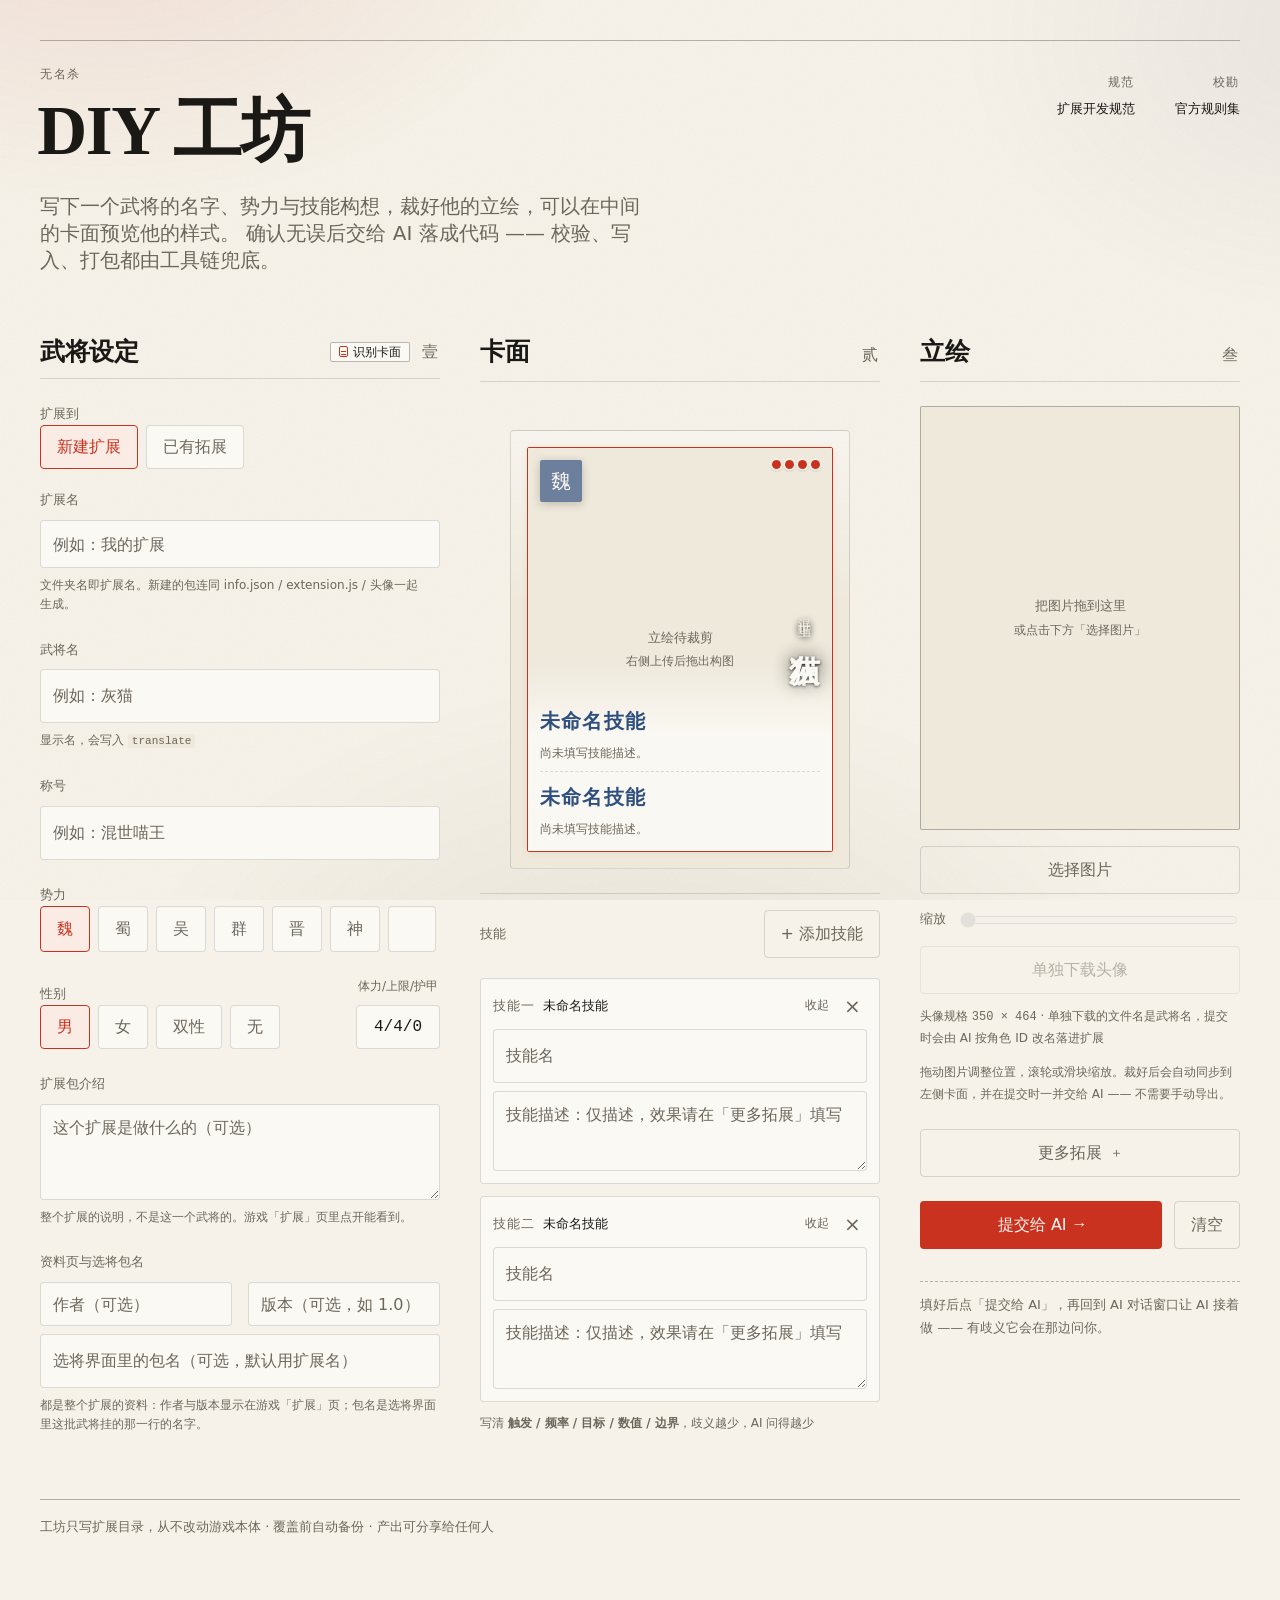
==== commit c42e61b4: "同步工坊与服务端的一批修复： - 官方包当模板时，下方「选择武将」改为「扩展名」（产物是新建扩展，原下拉无用） - 修「填了扩展名仍提示没填」：模板模式改按界面状态判断，不再被残留的 official" ====
--- a/workshop/index.html
+++ b/workshop/index.html
@@ -89,17 +89,13 @@
 						<fieldset class="field field--group">
 							<legend class="field__label">扩展到</legend>
 							<div class="choice-row" role="radiogroup" aria-label="扩展到哪个扩展">
-								<label class="choice">
+									<label class="choice">
 									<input type="radio" name="extMode" value="new" checked />
 									<span>新建扩展</span>
 								</label>
 								<label class="choice">
 									<input type="radio" name="extMode" value="existing" />
-									<span>加入已有</span>
-								</label>
-								<label class="choice">
-									<input type="radio" name="extMode" value="edit" />
-									<span>修改已有</span>
+									<span>已有拓展</span>
 								</label>
 							</div>
 							<div class="field field--nested">
@@ -116,13 +112,11 @@
 										placeholder="例如：我的扩展"
 										autocomplete="off"
 									/>
-									<button type="button" class="field__inline-btn" id="ext-pick" hidden>
-										选择 zip
-									</button>
-								</div>
-								<input type="file" id="f-ext-dir" accept=".zip,application/zip" class="visually-hidden" />
-
-								<!-- 修改已有：外形和上面那个框一致，点它展开「文件夹 / 压缩包」 -->
+</div>
+
+								<!-- 加入已有 / 修改已有 共用这个选择框：点方框本身展开菜单
+								     （不再在右侧挤小按钮 —— 两个绝对定位按钮会叠在一起）。
+								     加入已有只显示「文件夹 / 压缩包 / 工作区」三项，官方包那项隐藏。 -->
 								<div id="f-ext-existing" hidden>
 									<details class="picker">
 										<summary class="field__input picker__summary">选择扩展包</summary>
@@ -134,10 +128,10 @@
 												选择压缩包（zip）
 											</button>
 											<button type="button" class="picker__item" id="edit-pick-official">
-												官方包（当模板，做自己的武将）
+												官方包（仅做模板，不可修改）
 											</button>
 											<button type="button" class="picker__item" id="edit-pick-workspace">
-												工作区里已有的扩展（不用上传）
+												工作区内扩展
 											</button>
 										</div>
 									</details>
@@ -164,7 +158,7 @@
 											</select>
 										</div>
 										<p class="field__hint">
-											官方武将只当模板：改完做成你自己的扩展，游戏里那个原武将不受影响。
+											挑一个官方武将读出设定，改完做成你自己的扩展。
 										</p>
 									</div>
 
@@ -175,7 +169,8 @@
 										<select class="field__input" id="workspace-ext" aria-label="选择工作区里已有的扩展">
 											<option value="">— 读取中 —</option>
 										</select>
-										<select class="field__input" id="workspace-char" aria-label="选择要改的武将">
+										<!-- 合并后武将统一用上方的 f-name-existing，这个下拉退役 -->
+										<select class="field__input" id="workspace-char" aria-label="选择要改的武将" hidden>
 											<option value="">— 先选扩展 —</option>
 										</select>
 										<p class="field__hint">
@@ -192,6 +187,22 @@
 
 						<div class="field">
 							<label class="field__label" for="f-name" id="name-label">武将名</label>
+							<!-- 已有拓展：先选一个已存在的武将修改（选了就改它） -->
+							<select class="field__input" id="f-name-existing" hidden aria-label="选择要修改的武将">
+								<option value="">— 选一个已有武将修改 —</option>
+							</select>
+							<!-- 官方包当模板时，这个位置换成「扩展名」——官方武将只做模板，产物是新建的扩展 -->
+							<input
+								class="field__input"
+								id="f-new-ext"
+								type="text"
+								maxlength="24"
+								placeholder="例如：我的扩展"
+								autocomplete="off"
+								hidden
+							/>
+							<!-- 同一个位置再给「新增」一个标签，两种模式各有各的语义 -->
+							<label class="field__label" for="f-name" id="name-label-2" hidden>武将名</label>
 							<input
 								class="field__input"
 								id="f-name"
@@ -201,10 +212,6 @@
 								placeholder="例如：灰猫"
 								autocomplete="off"
 							/>
-							<!-- 修改已有：先选扩展，再从里面挑武将 -->
-							<select class="field__input" id="f-name-existing" hidden aria-label="选择要修改的武将">
-								<option value="">— 请先选择扩展 —</option>
-							</select>
 							<p class="field__hint" id="name-hint">显示名，会写入 <code>translate</code></p>
 						</div>
 
--- a/workshop/styles/components.css
+++ b/workshop/styles/components.css
@@ -174,6 +174,39 @@
 		border-color var(--dur-fast) var(--ease-out),
 		box-shadow var(--dur-fast) var(--ease-out),
 		background var(--dur-fast) var(--ease-out);
+}
+
+/* 必填项没填：红色描边 + 外扩光晕，2.2 秒内渐隐回常态。
+ * 只写一行状态文字容易被忽略，所以要让控件本身「闪一下」并配合滚动定位。 */
+@keyframes flag-missing {
+	0% {
+		border-color: rgba(196, 62, 42, 0.95);
+		box-shadow: 0 0 0 3px rgba(196, 62, 42, 0.42);
+		background-color: rgba(196, 62, 42, 0.1);
+	}
+	55% {
+		border-color: rgba(196, 62, 42, 0.7);
+		box-shadow: 0 0 0 4px rgba(196, 62, 42, 0.2);
+		background-color: rgba(196, 62, 42, 0.05);
+	}
+	100% {
+		border-color: var(--color-border);
+		box-shadow: 0 0 0 0 rgba(196, 62, 42, 0);
+		background-color: var(--color-surface);
+	}
+}
+
+.is-flagged {
+	animation: flag-missing 2.2s var(--ease-out, ease-out) forwards;
+}
+
+/* 尊重「减少动效」偏好：不闪烁，只留下静态红边（靠 JS 2.4 秒后摘类） */
+@media (prefers-reduced-motion: reduce) {
+	.is-flagged {
+		animation: none;
+		border-color: rgba(196, 62, 42, 0.9);
+		box-shadow: 0 0 0 3px rgba(196, 62, 42, 0.3);
+	}
 }
 
 .field__input::placeholder {
